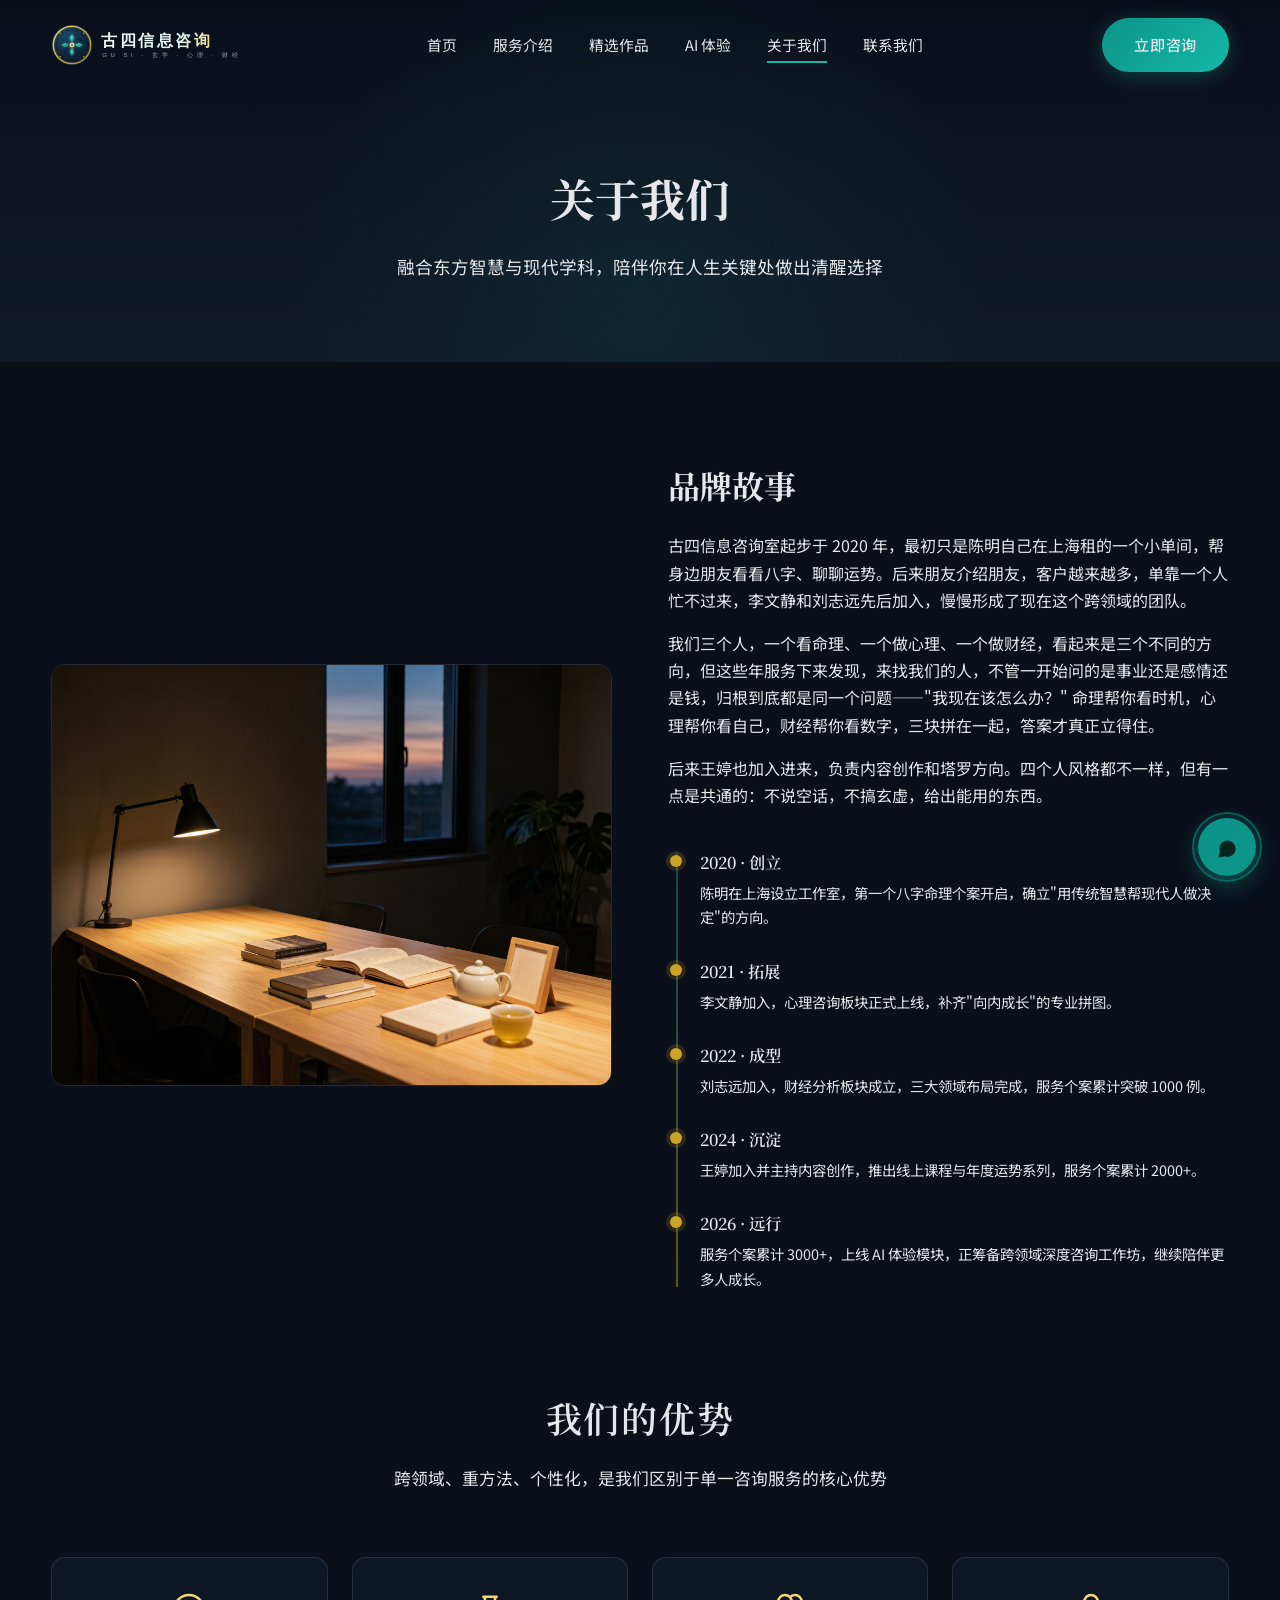
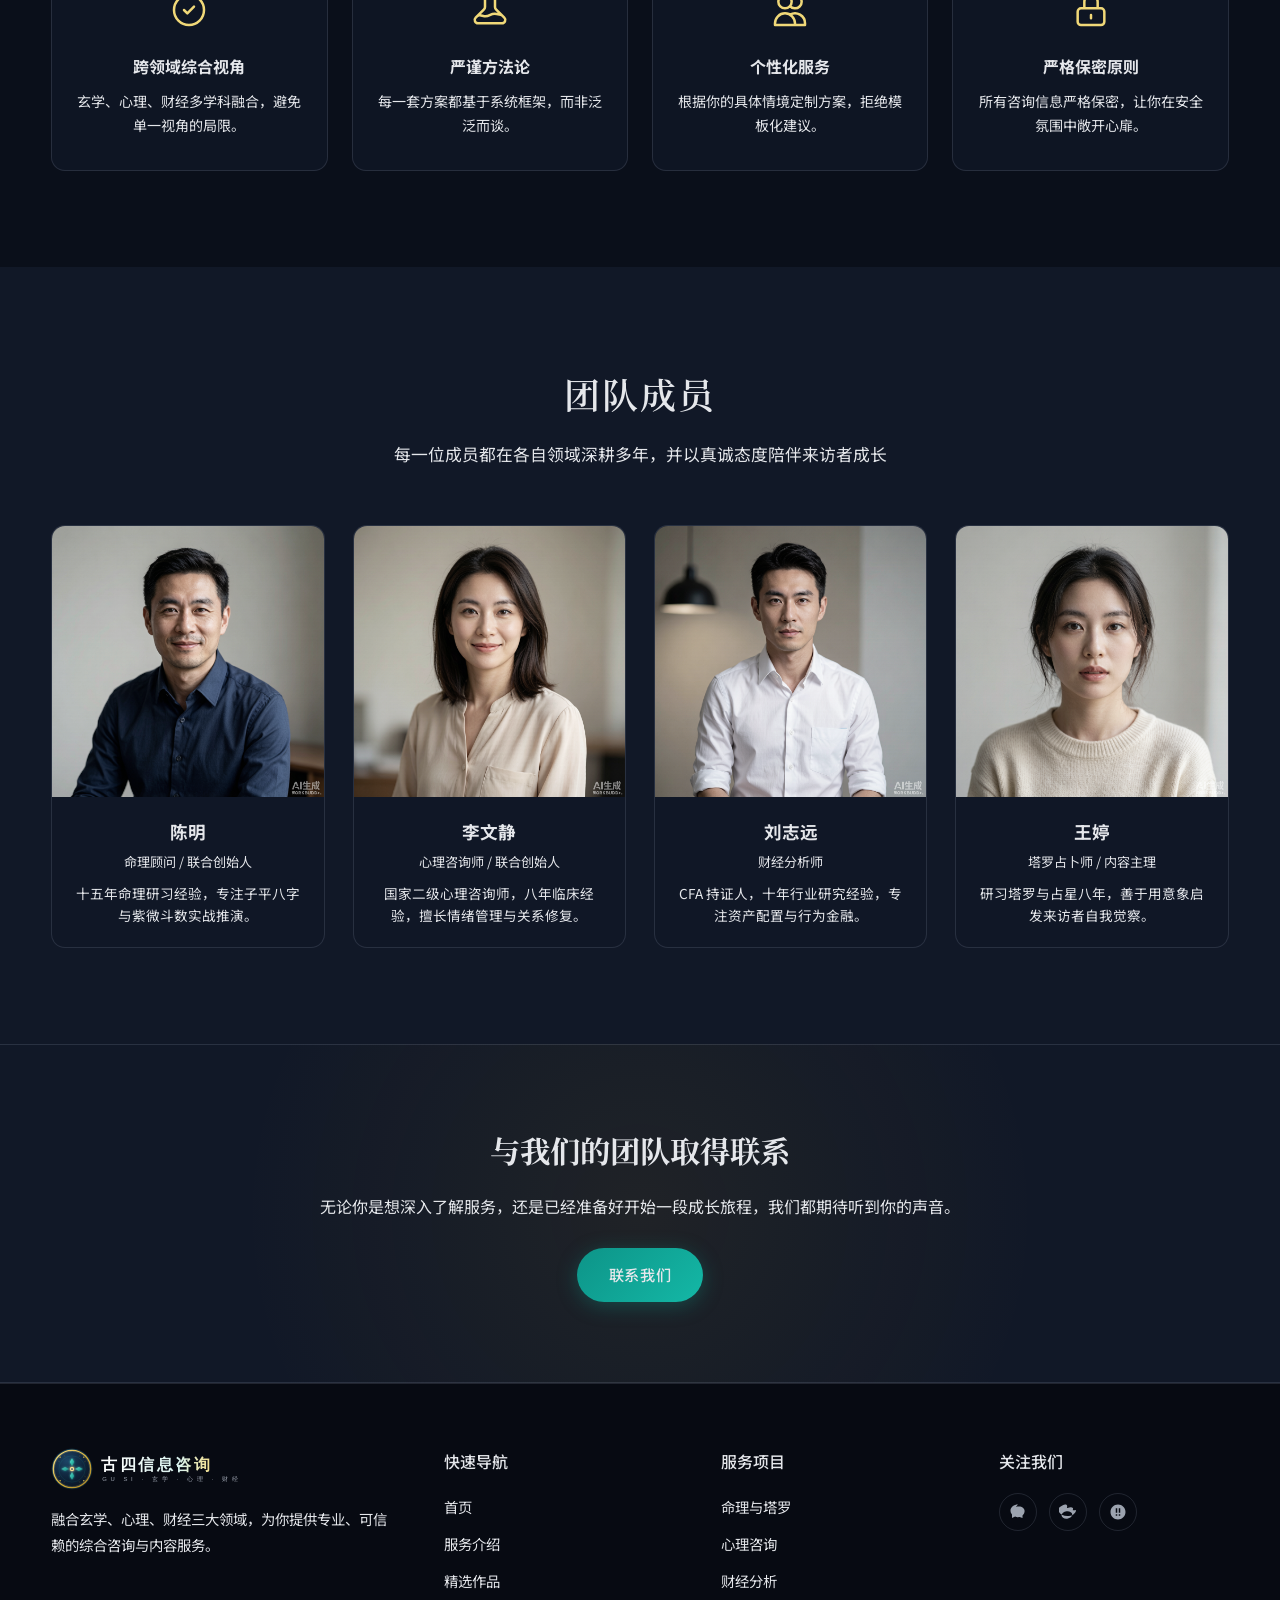
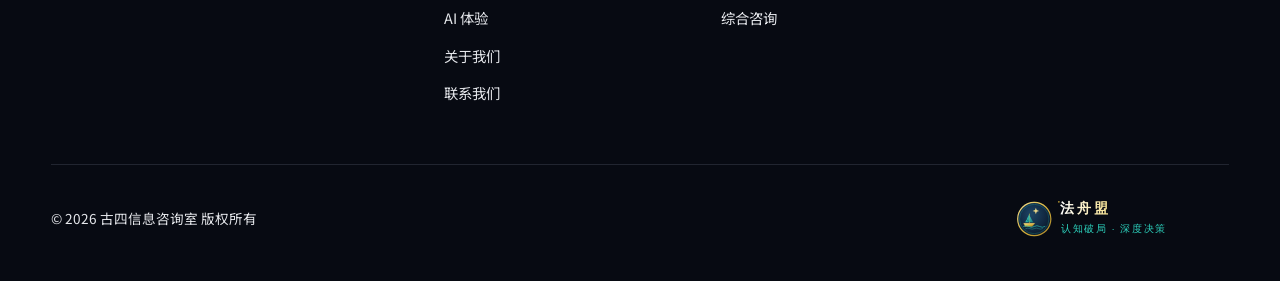
==== about.html @ c59926c9 "feat: 古四文化咨询工作室官网 (静态站点 + Docker 部署) 9 页品牌站(玄学/心理/财经) + Dockerfile(nginx:alpine) + .dockerignore + d" ====
<!DOCTYPE html>
<html lang="zh-CN">
<head>
  <meta charset="UTF-8">
  <meta name="viewport" content="width=device-width, initial-scale=1.0">
  <title>关于我们 | 古四信息咨询工作室</title>
  <meta name="description" content="了解古四信息咨询工作室的品牌故事、核心理念与团队成员，探索我们在玄学、心理、财经领域的独特价值。">
  <link rel="icon" type="image/svg+xml" href="assets/logo-mark.svg">
  <link rel="preconnect" href="https://fonts.googleapis.com">
  <link rel="preconnect" href="https://fonts.gstatic.com" crossorigin>
  <link href="https://fonts.googleapis.com/css2?family=Noto+Sans+SC:wght@300;400;500;600;700&family=Noto+Serif+SC:wght@400;600;700&display=swap" rel="stylesheet">
  <link rel="stylesheet" href="css/style.css?v=2">
</head>
<body>
  <header class="header">
    <div class="container header-inner">
      <a href="index.html" class="logo">
        <img src="assets/logo.svg" alt="古四信息咨询工作室">
      </a>
      <nav class="nav">
        <a href="index.html" class="nav-link">首页</a>
        <a href="services.html" class="nav-link">服务介绍</a>
        <a href="works.html" class="nav-link">精选作品</a>
        <a href="ai.html" class="nav-link">AI 体验</a>
        <a href="about.html" class="nav-link active">关于我们</a>
        <a href="contact.html" class="nav-link">联系我们</a>
      </nav>
      <div class="header-cta">
        <a href="contact.html" class="btn btn-primary">立即咨询</a>
        <button class="menu-toggle" aria-label="菜单">
          <span></span>
          <span></span>
          <span></span>
        </button>
      </div>
    </div>
  </header>

  <main>
    <section class="page-header">
      <div class="container">
        <h1 class="reveal">关于我们</h1>
        <p class="reveal">融合东方智慧与现代学科，陪伴你在人生关键处做出清醒选择</p>
      </div>
    </section>

    <section class="section">
      <div class="container">
        <div class="story-section">
          <div class="story-visual reveal">
            <img src="assets/about-story.jpg" alt="品牌故事">
          </div>
          <div class="story-content reveal">
            <h2>品牌故事</h2>
            <p>古四信息咨询室起步于 2020 年，最初只是陈明自己在上海租的一个小单间，帮身边朋友看看八字、聊聊运势。后来朋友介绍朋友，客户越来越多，单靠一个人忙不过来，李文静和刘志远先后加入，慢慢形成了现在这个跨领域的团队。</p>
            <p>我们三个人，一个看命理、一个做心理、一个做财经，看起来是三个不同的方向，但这些年服务下来发现，来找我们的人，不管一开始问的是事业还是感情还是钱，归根到底都是同一个问题——"我现在该怎么办？" 命理帮你看时机，心理帮你看自己，财经帮你看数字，三块拼在一起，答案才真正立得住。</p>
            <p>后来王婷也加入进来，负责内容创作和塔罗方向。四个人风格都不一样，但有一点是共通的：不说空话，不搞玄虚，给出能用的东西。</p>
            <div class="timeline">
              <div class="timeline-item">
                <div class="timeline-year">2020 · 创立</div>
                <p>陈明在上海设立工作室，第一个八字命理个案开启，确立"用传统智慧帮现代人做决定"的方向。</p>
              </div>
              <div class="timeline-item">
                <div class="timeline-year">2021 · 拓展</div>
                <p>李文静加入，心理咨询板块正式上线，补齐"向内成长"的专业拼图。</p>
              </div>
              <div class="timeline-item">
                <div class="timeline-year">2022 · 成型</div>
                <p>刘志远加入，财经分析板块成立，三大领域布局完成，服务个案累计突破 1000 例。</p>
              </div>
              <div class="timeline-item">
                <div class="timeline-year">2024 · 沉淀</div>
                <p>王婷加入并主持内容创作，推出线上课程与年度运势系列，服务个案累计 2000+。</p>
              </div>
              <div class="timeline-item">
                <div class="timeline-year">2026 · 远行</div>
                <p>服务个案累计 3000+，上线 AI 体验模块，正筹备跨领域深度咨询工作坊，继续陪伴更多人成长。</p>
              </div>
            </div>
          </div>
        </div>

        <h2 class="section-title reveal" style="margin-top: 48px;">我们的优势</h2>
        <p class="section-subtitle reveal">跨领域、重方法、个性化，是我们区别于单一咨询服务的核心优势</p>
        <div class="advantages-grid">
          <div class="advantage-card reveal">
            <svg xmlns="http://www.w3.org/2000/svg" fill="none" viewBox="0 0 24 24" stroke="currentColor" stroke-width="1.5">
              <path stroke-linecap="round" stroke-linejoin="round" d="M9 12l2 2 4-4m6 2a9 9 0 11-18 0 9 9 0 0118 0z" />
            </svg>
            <h4>跨领域综合视角</h4>
            <p>玄学、心理、财经多学科融合，避免单一视角的局限。</p>
          </div>
          <div class="advantage-card reveal">
            <svg xmlns="http://www.w3.org/2000/svg" fill="none" viewBox="0 0 24 24" stroke="currentColor" stroke-width="1.5">
              <path stroke-linecap="round" stroke-linejoin="round" d="M19.428 15.428a2 2 0 00-1.022-.547l-2.384-.477a6 6 0 00-3.86.517l-.318.158a6 6 0 01-3.86.517L6.05 15.21a2 2 0 00-1.806.547M8 4h8l-1 1v5.172a2 2 0 00.586 1.414l5 5c1.26 1.26.367 3.414-1.415 3.414H4.828c-1.782 0-2.674-2.154-1.414-3.414l5-5A2 2 0 009 10.172V5L8 4z" />
            </svg>
            <h4>严谨方法论</h4>
            <p>每一套方案都基于系统框架，而非泛泛而谈。</p>
          </div>
          <div class="advantage-card reveal">
            <svg xmlns="http://www.w3.org/2000/svg" fill="none" viewBox="0 0 24 24" stroke="currentColor" stroke-width="1.5">
              <path stroke-linecap="round" stroke-linejoin="round" d="M12 4.354a4 4 0 110 5.292M15 21H3v-1a6 6 0 0112 0v1zm0 0h6v-1a6 6 0 00-9-5.197M13 7a4 4 0 11-8 0 4 4 0 018 0z" />
            </svg>
            <h4>个性化服务</h4>
            <p>根据你的具体情境定制方案，拒绝模板化建议。</p>
          </div>
          <div class="advantage-card reveal">
            <svg xmlns="http://www.w3.org/2000/svg" fill="none" viewBox="0 0 24 24" stroke="currentColor" stroke-width="1.5">
              <path stroke-linecap="round" stroke-linejoin="round" d="M12 15v2m-6 4h12a2 2 0 002-2v-6a2 2 0 00-2-2H6a2 2 0 00-2 2v6a2 2 0 002 2zm10-10V7a4 4 0 00-8 0v4h8z" />
            </svg>
            <h4>严格保密原则</h4>
            <p>所有咨询信息严格保密，让你在安全氛围中敞开心扉。</p>
          </div>
        </div>
      </div>
    </section>

    <section class="section" style="background: var(--color-bg-soft);">
      <div class="container">
        <h2 class="section-title reveal">团队成员</h2>
        <p class="section-subtitle reveal">每一位成员都在各自领域深耕多年，并以真诚态度陪伴来访者成长</p>
        <div class="team-grid">
          <div class="team-card reveal">
            <img src="assets/team/team-gu-beichen.jpg" alt="陈明" class="team-avatar">
            <div class="team-info">
              <h4>陈明</h4>
              <div class="role">命理顾问 / 联合创始人</div>
              <p class="brief">十五年命理研习经验，专注子平八字与紫微斗数实战推演。</p>
            </div>
            <div class="team-bio">
              <p>陈明老师大学期间因兴趣接触传统命理，后跟随泉州一位民间师傅系统学习子平八字，至今已十五年。前后服务过两千多位来访者，从企业主到普通上班族都有。他常说，命理不是算命，而是帮人看清自己手里有什么牌、什么时候该出。做事风格踏实，不喜欢说玄话，习惯用大白话把命理逻辑讲清楚。</p>
            </div>
          </div>
          <div class="team-card reveal">
            <img src="assets/team/team-lin-jingyi.jpg" alt="李文静" class="team-avatar">
            <div class="team-info">
              <h4>李文静</h4>
              <div class="role">心理咨询师 / 联合创始人</div>
              <p class="brief">国家二级心理咨询师，八年临床经验，擅长情绪管理与关系修复。</p>
            </div>
            <div class="team-bio">
              <p>李文静老师本科读的是社会工作，研究生转到应用心理学方向，毕业后一直在上海本地一家心理咨询机构做全职咨询师，后来独立执业。八年下来累计咨询时长超过四千小时，服务过的人里互联网和金融行业的最多。她习惯用认知行为疗法打底，配合正念技术，帮来访者从具体的生活困境里找到出口，而不是飘在空中谈理论。</p>
            </div>
          </div>
          <div class="team-card reveal">
            <img src="assets/team/team-shen-jiashu.jpg" alt="刘志远" class="team-avatar">
            <div class="team-info">
              <h4>刘志远</h4>
              <div class="role">财经分析师</div>
              <p class="brief">CFA 持证人，十年行业研究经验，专注资产配置与行为金融。</p>
            </div>
            <div class="team-bio">
              <p>刘志远老师研究生毕业后进了券商研究所，从研究员做到高级分析师，一干就是近十年，覆盖过消费、新能源和制造业。CFA 持证，但比证书更值钱的是这些年踩过的坑和看过的周期。他做投资分析不喜欢讲大词，更看重数据背后的逻辑和人性。后来接触到行为金融，发现大多数人亏钱不是因为不懂市场，而是管不住自己，这成了他后来做投资辅导的核心思路。</p>
            </div>
          </div>
          <div class="team-card reveal">
            <img src="assets/team/team-su-wanqing.jpg" alt="王婷" class="team-avatar">
            <div class="team-info">
              <h4>王婷</h4>
              <div class="role">塔罗占卜师 / 内容主理</div>
              <p class="brief">研习塔罗与占星八年，善于用意象启发来访者自我觉察。</p>
            </div>
            <div class="team-bio">
              <p>王婷老师接触塔罗是从大学时朋友送的一副韦特塔罗开始的，后来陆续自学了占星和雷诺曼，也参加过几次线下工作坊。八年下来，她发现塔罗最有价值的地方不是预测未来，而是帮人换个角度看自己当下的处境。她的服务风格比较轻松，不喜欢搞得神神秘秘，每次解读更像是一次朋友式的聊天，在对话中帮来访者把心里那团乱麻慢慢理顺。</p>
            </div>
          </div>
        </div>
      </div>
    </section>

    <section class="section-cta">
      <div class="container reveal">
        <h2>与我们的团队取得联系</h2>
        <p>无论你是想深入了解服务，还是已经准备好开始一段成长旅程，我们都期待听到你的声音。</p>
        <a href="contact.html" class="btn btn-primary">联系我们</a>
      </div>
    </section>
  </main>

  <footer class="footer">
    <div class="container">
      <div class="footer-grid">
        <div class="footer-brand">
          <a href="index.html" class="logo">
            <img src="assets/logo.svg" alt="古四信息咨询工作室">
          </a>
          <p>融合玄学、心理、财经三大领域，为你提供专业、可信赖的综合咨询与内容服务。</p>
        </div>
        <div>
          <h4 class="footer-title">快速导航</h4>
          <ul class="footer-links">
            <li><a href="index.html">首页</a></li>
            <li><a href="services.html">服务介绍</a></li>
            <li><a href="works.html">精选作品</a></li>
            <li><a href="ai.html">AI 体验</a></li>
            <li><a href="about.html">关于我们</a></li>
            <li><a href="contact.html">联系我们</a></li>
          </ul>
        </div>
        <div>
          <h4 class="footer-title">服务项目</h4>
          <ul class="footer-links">
            <li><a href="services.html#metaphysics">命理与塔罗</a></li>
            <li><a href="services.html#psychology">心理咨询</a></li>
            <li><a href="services.html#finance">财经分析</a></li>
            <li><a href="contact.html">综合咨询</a></li>
          </ul>
        </div>
        <div>
          <h4 class="footer-title">关注我们</h4>
          <div class="social-links">
            <a href="#" aria-label="微信"><svg width="18" height="18" viewBox="0 0 24 24" fill="currentColor"><path d="M8.5 13a1.5 1.5 0 100-3 1.5 1.5 0 000 3zm5 0a1.5 1.5 0 100-3 1.5 1.5 0 000 3z"/><path d="M12 2C6.48 2 2 5.58 2 10c0 2.03.76 3.87 2 5.29V20l4.09-1.87c1.25.53 2.64.82 4.12.82.65 0 1.28-.06 1.89-.17L18 20v-3.5c1.69-1.43 2.8-3.52 2.8-5.88 0-3.31-3.36-6-7.5-6S5.8 5.31 5.8 8.5"/></svg></a>
            <a href="#" aria-label="微博"><svg width="18" height="18" viewBox="0 0 24 24" fill="currentColor"><path d="M10.98 20.89c-3.93.44-7.31-1.4-7.55-4.1-.24-2.7 2.73-5.34 6.66-5.78 3.93-.44 7.31 1.4 7.55 4.1.24 2.7-2.73 5.34-6.66 5.78zm7.84-11.36c-.32-.1-.54-.17-.37-.61.36-.92.4-1.72.01-2.29-1.03-1.48-3.85-1.4-7.1-.04 0 0-1.02.45-.76-.36.5-1.6.42-2.94-.35-3.72-1.74-1.77-6.39.07-10.38 4.1C-1.8 9.47-.12 13.54 3.9 15.68c4.62 2.42 10.52 2.42 14.84-.18 1.84-1.12 3.3-2.87 3.86-4.76.32-1.06-.28-1.57-.78-1.21z"/></svg></a>
            <a href="#" aria-label="小红书"><svg width="18" height="18" viewBox="0 0 24 24" fill="currentColor"><path d="M12 2C6.48 2 2 6.48 2 12s4.48 10 10 10 10-4.48 10-10S17.52 2 12 2zm-1 15h-2v-2h2v2zm0-4h-2V7h2v6zm4 4h-2v-2h2v2zm0-4h-2V7h2v6z"/></svg></a>
          </div>
        </div>
      </div>
      <div class="footer-bottom">
        <span>© 2026 古四信息咨询室 版权所有</span>
        <span class="footer-brand-badge" title="法舟盟 · 认知破局、深度决策">
          <img src="assets/fazhoumeng.svg" alt="法舟盟 · 认知破局、深度决策">
        </span>
      </div>
    </div>
  </footer>

  <script src="js/main.js"></script>
</body>
</html>
---- css/style.css ----
/* 古四信息咨询工作室官网 - 共享样式 */

:root {
  --color-bg: #0a0f1a;
  --color-bg-soft: #111827;
  --color-bg-card: rgba(17, 24, 39, 0.72);
  --color-primary: #0d9488;
  --color-primary-light: #14b8a6;
  --color-accent: #c9a227;
  --color-accent-light: #f0d878;
  --color-text: #e5e7eb;
  --color-text-muted: #9ca3af;
  --color-border: rgba(148, 163, 184, 0.18);
  --color-glow: rgba(13, 148, 136, 0.35);
  --font-sans: "Noto Sans SC", "PingFang SC", "Microsoft YaHei", sans-serif;
  --font-serif: "Noto Serif SC", "Songti SC", serif;
  --radius: 14px;
  --transition: 0.28s cubic-bezier(0.4, 0, 0.2, 1);
  --max-width: 1280px;
}

* {
  margin: 0;
  padding: 0;
  box-sizing: border-box;
}

html {
  scroll-behavior: smooth;
  color-scheme: dark;
}

body {
  font-family: var(--font-sans);
  background: var(--color-bg);
  color: var(--color-text);
  line-height: 1.7;
  overflow-x: hidden;
  color-scheme: dark;
  -webkit-text-fill-color: var(--color-text);
}

a {
  color: inherit;
  text-decoration: none;
}

img {
  max-width: 100%;
  display: block;
}

.container {
  width: 92%;
  max-width: var(--max-width);
  margin: 0 auto;
}

.section {
  padding: 96px 0;
}

.section-title {
  font-family: var(--font-serif);
  font-size: 2.25rem;
  font-weight: 600;
  text-align: center;
  margin-bottom: 16px;
  letter-spacing: 0.05em;
}

.section-subtitle {
  text-align: center;
  color: var(--color-text-muted);
  font-size: 1.05rem;
  max-width: 640px;
  margin: 0 auto 56px;
}

.btn {
  display: inline-flex;
  align-items: center;
  justify-content: center;
  gap: 8px;
  padding: 14px 32px;
  border-radius: 999px;
  font-size: 0.95rem;
  font-weight: 500;
  letter-spacing: 0.04em;
  transition: all var(--transition);
  cursor: pointer;
  border: none;
}

.btn-primary {
  background: linear-gradient(135deg, var(--color-primary), var(--color-primary-light));
  color: #fff;
  box-shadow: 0 4px 20px var(--color-glow);
}

.btn-primary:hover {
  transform: translateY(-2px);
  box-shadow: 0 8px 32px var(--color-glow), 0 0 18px rgba(201, 162, 39, 0.25);
}

.btn-outline {
  background: transparent;
  color: var(--color-text);
  border: 1px solid var(--color-border);
}

.btn-outline:hover {
  border-color: var(--color-primary);
  color: var(--color-primary-light);
  background: rgba(13, 148, 136, 0.08);
}

.tag {
  display: inline-block;
  padding: 4px 12px;
  border-radius: 999px;
  font-size: 0.75rem;
  font-weight: 500;
  background: rgba(201, 162, 39, 0.12);
  color: var(--color-accent-light);
  border: 1px solid rgba(201, 162, 39, 0.25);
}

/* Header */
.header {
  position: fixed;
  top: 0;
  left: 0;
  width: 100%;
  z-index: 1000;
  padding: 18px 0;
  transition: all var(--transition);
}

.header.scrolled {
  padding: 12px 0;
  background: rgba(10, 15, 26, 0.82);
  backdrop-filter: blur(16px);
  -webkit-backdrop-filter: blur(16px);
  border-bottom: 1px solid var(--color-border);
}

.header-inner {
  display: flex;
  align-items: center;
  justify-content: space-between;
}

.logo {
  display: flex;
  align-items: center;
  gap: 12px;
}

.logo img {
  height: 42px;
  width: auto;
  object-fit: contain;
  transition: all var(--transition);
  flex-shrink: 0;
}

.logo:hover img {
  filter: drop-shadow(0 0 10px rgba(13, 148, 136, 0.5));
  transform: scale(1.04);
}

.logo-text {
  font-family: var(--font-serif);
  font-size: 1.15rem;
  font-weight: 600;
  letter-spacing: 0.06em;
  color: #fff;
  transition: color var(--transition);
}

.logo:hover .logo-text {
  color: var(--color-accent-light);
}

.nav {
  display: flex;
  align-items: center;
  gap: 36px;
}

.nav-link {
  position: relative;
  font-size: 0.92rem;
  color: var(--color-text-muted);
  transition: color var(--transition);
}

.nav-link::after {
  content: "";
  position: absolute;
  bottom: -6px;
  left: 0;
  width: 0;
  height: 2px;
  background: var(--color-primary-light);
  transition: width var(--transition);
}

.nav-link:hover,
.nav-link.active {
  color: var(--color-text);
}

.nav-link:hover::after,
.nav-link.active::after {
  width: 100%;
}

.header-cta {
  display: flex;
  align-items: center;
  gap: 16px;
}

.menu-toggle {
  display: none;
  flex-direction: column;
  gap: 5px;
  background: none;
  border: none;
  cursor: pointer;
  padding: 6px;
}

.menu-toggle span {
  display: block;
  width: 24px;
  height: 2px;
  background: var(--color-text);
  transition: all var(--transition);
}

/* Hero */
.hero {
  position: relative;
  min-height: 100vh;
  display: flex;
  align-items: center;
  justify-content: center;
  text-align: center;
  overflow: hidden;
}

.hero-bg {
  position: absolute;
  inset: 0;
  background:
    radial-gradient(circle at 20% 30%, rgba(13, 148, 136, 0.18) 0%, transparent 45%),
    radial-gradient(circle at 80% 70%, rgba(201, 162, 39, 0.12) 0%, transparent 40%),
    linear-gradient(160deg, #0a0f1a 0%, #111827 55%, #0d1b2a 100%);
  z-index: -2;
}

.hero-stars {
  position: absolute;
  inset: 0;
  background-image:
    radial-gradient(2px 2px at 20px 30px, rgba(255,255,255,0.4), transparent),
    radial-gradient(2px 2px at 40px 70px, rgba(255,255,255,0.3), transparent),
    radial-gradient(1px 1px at 90px 40px, rgba(255,255,255,0.5), transparent),
    radial-gradient(2px 2px at 160px 120px, rgba(255,255,255,0.25), transparent),
    radial-gradient(1px 1px at 230px 80px, rgba(255,255,255,0.35), transparent),
    radial-gradient(2px 2px at 300px 150px, rgba(255,255,255,0.2), transparent);
  background-size: 350px 200px;
  opacity: 0.6;
  animation: twinkle 8s ease-in-out infinite alternate;
  z-index: -1;
}

@keyframes twinkle {
  from { opacity: 0.4; transform: translateY(0); }
  to { opacity: 0.75; transform: translateY(-12px); }
}

.hero-content {
  position: relative;
  z-index: 1;
  padding: 0 20px;
  max-width: 880px;
}

.hero-title {
  font-family: var(--font-serif);
  font-size: 3.6rem;
  font-weight: 700;
  line-height: 1.2;
  margin-bottom: 24px;
  background: linear-gradient(135deg, #fff 0%, var(--color-primary-light) 50%, var(--color-accent-light) 100%);
  -webkit-background-clip: text;
  -webkit-text-fill-color: transparent;
  background-clip: text;
  opacity: 0;
  transform: translateY(30px);
  animation: fadeInUp 1s ease forwards 0.3s;
}

.hero-subtitle {
  font-size: 1.25rem;
  color: var(--color-text-muted);
  margin-bottom: 40px;
  letter-spacing: 0.08em;
  opacity: 0;
  transform: translateY(24px);
  animation: fadeInUp 1s ease forwards 0.6s;
}

.hero-actions {
  display: flex;
  gap: 16px;
  justify-content: center;
  opacity: 0;
  transform: translateY(20px);
  animation: fadeInUp 1s ease forwards 0.9s;
}

@keyframes fadeInUp {
  to {
    opacity: 1;
    transform: translateY(0);
  }
}

.scroll-hint {
  position: absolute;
  bottom: 32px;
  left: 50%;
  transform: translateX(-50%);
  display: flex;
  flex-direction: column;
  align-items: center;
  gap: 8px;
  color: var(--color-text-muted);
  font-size: 0.8rem;
  opacity: 0;
  animation: fadeInUp 1s ease forwards 1.3s;
}

/* Hero 数据亮点 */
.hero-stats {
  display: flex;
  gap: 56px;
  justify-content: center;
  margin-top: 48px;
  opacity: 0;
  animation: fadeInUp 1s ease forwards 1.15s;
}

.hero-stat {
  text-align: center;
  position: relative;
}

.hero-stat:not(:last-child)::after {
  content: "";
  position: absolute;
  right: -28px;
  top: 50%;
  transform: translateY(-50%);
  width: 1px;
  height: 34px;
  background: var(--color-border);
}

.hero-stat strong {
  display: block;
  font-family: var(--font-serif);
  font-size: 2.1rem;
  font-weight: 700;
  line-height: 1.2;
  background: linear-gradient(135deg, var(--color-accent-light) 0%, var(--color-primary-light) 100%);
  -webkit-background-clip: text;
  -webkit-text-fill-color: transparent;
  background-clip: text;
}

.hero-stat span {
  font-size: 0.82rem;
  color: var(--color-text-muted);
  letter-spacing: 0.08em;
}

.scroll-hint svg {
  width: 24px;
  height: 24px;
  animation: bounce 2s infinite;
}

@keyframes bounce {
  0%, 100% { transform: translateY(0); }
  50% { transform: translateY(8px); }
}

/* Service Cards */
.services-grid {
  display: grid;
  grid-template-columns: repeat(3, 1fr);
  gap: 28px;
}

.service-card {
  background: var(--color-bg-card);
  border: 1px solid var(--color-border);
  border-radius: var(--radius);
  padding: 40px 32px;
  transition: all var(--transition);
  backdrop-filter: blur(8px);
  cursor: pointer;
}

.service-card:hover {
  transform: translateY(-8px);
  box-shadow: 0 20px 48px rgba(0, 0, 0, 0.35), 0 0 0 1px rgba(13, 148, 136, 0.3);
  border-color: rgba(13, 148, 136, 0.35);
}

.service-icon {
  width: 64px;
  height: 64px;
  display: flex;
  align-items: center;
  justify-content: center;
  border-radius: 16px;
  background: rgba(13, 148, 136, 0.1);
  color: var(--color-primary-light);
  margin-bottom: 24px;
}

.service-icon svg {
  width: 32px;
  height: 32px;
}

.service-card h3 {
  font-family: var(--font-serif);
  font-size: 1.35rem;
  margin-bottom: 12px;
  color: #fff;
}

.service-card p {
  color: var(--color-text-muted);
  font-size: 0.95rem;
  margin-bottom: 20px;
}

.service-link {
  display: inline-flex;
  align-items: center;
  gap: 6px;
  color: var(--color-primary-light);
  font-size: 0.9rem;
  font-weight: 500;
  transition: gap var(--transition);
}

.service-card:hover .service-link {
  gap: 10px;
  color: var(--color-accent-light);
}

.service-tags {
  display: flex;
  flex-wrap: wrap;
  gap: 8px;
  margin-bottom: 18px;
}

.service-tags span {
  font-size: 0.76rem;
  padding: 4px 12px;
  border-radius: 999px;
  background: rgba(255, 255, 255, 0.04);
  border: 1px solid var(--color-border);
  color: var(--color-text-muted);
  white-space: nowrap;
}

/* Works Gallery */
.works-filter {
  display: flex;
  justify-content: center;
  gap: 12px;
  margin-bottom: 44px;
  flex-wrap: wrap;
}

.filter-btn {
  padding: 8px 22px;
  border-radius: 999px;
  background: transparent;
  border: 1px solid var(--color-border);
  color: var(--color-text-muted);
  font-size: 0.9rem;
  cursor: pointer;
  transition: all var(--transition);
}

.filter-btn:hover,
.filter-btn.active {
  background: rgba(13, 148, 136, 0.12);
  border-color: var(--color-primary);
  color: var(--color-text);
}

.works-grid {
  display: grid;
  grid-template-columns: repeat(3, 1fr);
  gap: 24px;
}

.work-card {
  position: relative;
  border-radius: var(--radius);
  overflow: hidden;
  background: var(--color-bg-card);
  border: 1px solid var(--color-border);
  transition: transform var(--transition);
  cursor: pointer;
}

.work-card:hover {
  transform: scale(1.03);
}

.work-thumb {
  width: 100%;
  height: 260px;
  object-fit: cover;
  transition: transform var(--transition);
}

.work-card:hover .work-thumb {
  transform: scale(1.08);
}

.work-overlay {
  position: absolute;
  inset: 0;
  background: linear-gradient(to top, rgba(10, 15, 26, 0.98) 0%, rgba(10, 15, 26, 0.88) 28%, rgba(10, 15, 26, 0.55) 60%, transparent 100%);
  display: flex;
  flex-direction: column;
  justify-content: flex-end;
  padding: 24px;
  opacity: 1;
  transition: background var(--transition), opacity var(--transition);
}

.work-card:hover .work-overlay {
  background: linear-gradient(to top, rgba(10, 15, 26, 0.99) 0%, rgba(10, 15, 26, 0.94) 45%, rgba(10, 15, 26, 0.72) 100%);
}

.work-meta {
  transform: translateY(0);
  transition: transform var(--transition);
}

.work-card:hover .work-meta {
  transform: translateY(-4px);
}

.work-title {
  font-family: var(--font-serif);
  font-size: 1.15rem;
  margin-bottom: 4px;
  color: #fff;
  text-shadow: 0 1px 3px rgba(0, 0, 0, 0.5);
}

.work-overlay .tag {
  background: rgba(201, 162, 39, 0.22);
  border-color: rgba(201, 162, 39, 0.45);
  margin-bottom: 8px;
}

.work-desc {
  font-size: 0.84rem;
  color: rgba(226, 232, 240, 0.86);
  margin-bottom: 0;
  line-height: 1.55;
  display: -webkit-box;
  -webkit-line-clamp: 2;
  -webkit-box-orient: vertical;
  overflow: hidden;
  transition: margin-bottom var(--transition);
}

.work-card:hover .work-desc {
  margin-bottom: 10px;
}

.work-detail {
  font-size: 0.78rem;
  color: var(--color-text-muted);
  line-height: 1.55;
  margin-bottom: 0;
  opacity: 0;
  max-height: 0;
  overflow: hidden;
  transition: opacity var(--transition), max-height var(--transition), margin-bottom var(--transition);
}

.work-card:hover .work-detail {
  opacity: 1;
  max-height: 58px;
  margin-bottom: 6px;
}

.work-detail strong {
  color: var(--color-accent-light);
  font-weight: 500;
  margin-right: 4px;
}

.work-card .service-link {
  display: inline-flex;
  align-items: center;
  gap: 6px;
  margin-top: 2px;
  font-size: 0.84rem;
  color: var(--color-accent-light);
  opacity: 0;
  transform: translateY(10px);
  transition: opacity var(--transition), transform var(--transition);
}

.work-card:hover .service-link {
  opacity: 1;
  transform: translateY(0);
}

.load-more {
  text-align: center;
  margin-top: 48px;
}

/* Team */
.team-grid {
  display: grid;
  grid-template-columns: repeat(4, 1fr);
  gap: 28px;
}

.team-card {
  position: relative;
  border-radius: var(--radius);
  overflow: hidden;
  background: var(--color-bg-card);
  border: 1px solid var(--color-border);
}

.team-avatar {
  width: 100%;
  aspect-ratio: 1 / 1;
  object-fit: cover;
  filter: grayscale(30%);
  transition: filter var(--transition);
}

.team-card:hover .team-avatar {
  filter: grayscale(0);
}

.team-info {
  padding: 20px;
  text-align: center;
}

.team-info h4 {
  font-size: 1.1rem;
  margin-bottom: 4px;
  color: #fff;
}

.team-info .role {
  font-size: 0.82rem;
  color: var(--color-accent-light);
  margin-bottom: 10px;
}

.team-info .brief {
  font-size: 0.85rem;
  color: var(--color-text-muted);
  line-height: 1.6;
}

.team-bio {
  position: absolute;
  inset: 0;
  background: rgba(10, 15, 26, 0.94);
  padding: 24px;
  display: flex;
  flex-direction: column;
  justify-content: center;
  text-align: center;
  opacity: 0;
  transition: opacity var(--transition);
}

.team-card:hover .team-bio {
  opacity: 1;
}

.team-bio p {
  font-size: 0.88rem;
  color: var(--color-text-muted);
  line-height: 1.8;
}

/* Contact Form */
.contact-section {
  background: linear-gradient(180deg, var(--color-bg) 0%, rgba(13, 148, 136, 0.05) 100%);
}

.contact-grid {
  display: grid;
  grid-template-columns: 1.2fr 0.8fr;
  gap: 56px;
  align-items: start;
}

.form-card {
  background: var(--color-bg-card);
  border: 1px solid var(--color-border);
  border-radius: var(--radius);
  padding: 40px;
  backdrop-filter: blur(8px);
}

.form-group {
  margin-bottom: 22px;
}

.form-group label {
  display: block;
  font-size: 0.88rem;
  margin-bottom: 8px;
  color: var(--color-text-muted);
}

.form-control {
  width: 100%;
  padding: 14px 18px;
  background: rgba(255, 255, 255, 0.04);
  border: 1px solid var(--color-border);
  border-radius: 10px;
  color: var(--color-text);
  font-size: 0.95rem;
  transition: all var(--transition);
  font-family: inherit;
}

.form-control:focus {
  outline: none;
  border-color: var(--color-primary);
  box-shadow: 0 0 0 3px rgba(13, 148, 136, 0.12);
}

.form-control::placeholder {
  color: rgba(176, 190, 209, 0.7);
  opacity: 1;
}

.form-control.error {
  border-color: #ef4444;
}

.error-msg {
  font-size: 0.8rem;
  color: #ef4444;
  margin-top: 6px;
  display: none;
}

.error-msg.show {
  display: block;
}

select.form-control {
  appearance: none;
  -webkit-appearance: none;
  -moz-appearance: none;
  background-image: url("data:image/svg+xml,%3Csvg xmlns='http://www.w3.org/2000/svg' width='16' height='16' fill='%23b2c4d6' viewBox='0 0 16 16'%3E%3Cpath d='M8 11L3 6h10l-5 5z'/%3E%3C/svg%3E");
  background-repeat: no-repeat;
  background-position: right 16px center;
  padding-right: 44px;
  cursor: pointer;
  color: #e5e7eb;
}

select.form-control:invalid,
select.form-control option[value=""] {
  color: rgba(176, 190, 209, 0.7);
}

select.form-control option {
  background-color: #0f1826;
  color: #e5e7eb;
}

select.form-control option:checked {
  background-color: rgba(13, 148, 136, 0.4);
  color: #fff;
}

textarea.form-control {
  min-height: 120px;
  resize: vertical;
}

.contact-info h3 {
  font-family: var(--font-serif);
  font-size: 1.6rem;
  margin-bottom: 20px;
  color: #fff;
}

.contact-info p {
  color: var(--color-text-muted);
  margin-bottom: 28px;
}

.info-item {
  display: flex;
  gap: 16px;
  margin-bottom: 20px;
}

.info-item svg {
  width: 22px;
  height: 22px;
  color: var(--color-primary-light);
  flex-shrink: 0;
}

.info-item div strong {
  display: block;
  color: #fff;
  font-weight: 500;
  margin-bottom: 4px;
}

.info-item div span {
  color: var(--color-text-muted);
  font-size: 0.92rem;
}

.success-toast {
  position: fixed;
  bottom: 32px;
  right: 32px;
  background: var(--color-bg-card);
  border: 1px solid var(--color-primary);
  border-radius: var(--radius);
  padding: 18px 24px;
  box-shadow: 0 12px 40px rgba(0, 0, 0, 0.4);
  display: flex;
  align-items: center;
  gap: 12px;
  transform: translateY(120%);
  transition: transform var(--transition);
  z-index: 2000;
}

.success-toast.show {
  transform: translateY(0);
}

.success-toast svg {
  width: 24px;
  height: 24px;
  color: var(--color-primary-light);
}

/* Footer */
.footer {
  background: #070a12;
  border-top: 1px solid var(--color-border);
  padding: 64px 0 32px;
}

.footer-grid {
  display: grid;
  grid-template-columns: 1.5fr 1fr 1fr 1fr;
  gap: 48px;
  margin-bottom: 48px;
}

.footer-brand .logo {
  margin-bottom: 16px;
}

.footer-brand p {
  color: var(--color-text-muted);
  font-size: 0.9rem;
  line-height: 1.8;
}

.footer-title {
  font-size: 1rem;
  color: #fff;
  margin-bottom: 18px;
  font-weight: 500;
}

.footer-links {
  list-style: none;
}

.footer-links li {
  margin-bottom: 10px;
}

.footer-links a {
  color: var(--color-text-muted);
  font-size: 0.9rem;
  transition: color var(--transition);
  position: relative;
}

.footer-links a::after {
  content: "";
  position: absolute;
  bottom: -2px;
  left: 0;
  width: 0;
  height: 1px;
  background: var(--color-primary-light);
  transition: width var(--transition);
}

.footer-links a:hover {
  color: var(--color-text);
}

.footer-links a:hover::after {
  width: 100%;
}

.social-links {
  display: flex;
  gap: 12px;
}

.social-links a {
  width: 38px;
  height: 38px;
  border-radius: 50%;
  border: 1px solid var(--color-border);
  display: flex;
  align-items: center;
  justify-content: center;
  color: var(--color-text-muted);
  transition: all var(--transition);
}

.social-links a:hover {
  border-color: var(--color-primary);
  color: var(--color-primary-light);
  background: rgba(13, 148, 136, 0.1);
}

.footer-bottom {
  border-top: 1px solid var(--color-border);
  padding-top: 24px;
  display: flex;
  justify-content: space-between;
  align-items: center;
  color: var(--color-text-muted);
  font-size: 0.85rem;
}

.footer-brand-badge {
  display: inline-flex;
  align-items: center;
  line-height: 0;
  transition: opacity var(--transition);
}

.footer-brand-badge img {
  height: 60px;
  width: auto;
  max-width: 100%;
}

.footer-brand-badge:hover {
  opacity: 0.8;
}

/* Page Header */
.page-header {
  position: relative;
  padding: 160px 0 80px;
  text-align: center;
  background:
    radial-gradient(circle at 50% 80%, rgba(13, 148, 136, 0.12) 0%, transparent 50%),
    linear-gradient(180deg, #0a0f1a 0%, #111827 100%);
}

.page-header h1 {
  font-family: var(--font-serif);
  font-size: 2.8rem;
  color: #fff;
  margin-bottom: 16px;
}

.page-header p {
  color: var(--color-text-muted);
  font-size: 1.1rem;
  max-width: 600px;
  margin: 0 auto;
}

/* Service Detail */
.service-detail {
  display: grid;
  grid-template-columns: 1fr 1fr;
  gap: 56px;
  align-items: center;
  margin-bottom: 80px;
}

.service-detail.reverse {
  direction: rtl;
}

.service-detail.reverse > * {
  direction: ltr;
}

.service-visual {
  border-radius: var(--radius);
  overflow: hidden;
  border: 1px solid var(--color-border);
}

.service-visual img {
  width: 100%;
  height: 360px;
  object-fit: cover;
}

.service-content h2 {
  font-family: var(--font-serif);
  font-size: 2rem;
  color: #fff;
  margin-bottom: 16px;
}

.service-content > p {
  color: var(--color-text-muted);
  margin-bottom: 28px;
}

.service-items {
  display: grid;
  grid-template-columns: repeat(2, 1fr);
  gap: 16px;
  margin-bottom: 28px;
}

.service-item {
  background: rgba(255, 255, 255, 0.03);
  border: 1px solid var(--color-border);
  border-radius: 12px;
  padding: 16px;
}

.service-item h4 {
  color: var(--color-primary-light);
  font-size: 0.95rem;
  margin-bottom: 6px;
}

.service-item p {
  color: var(--color-text-muted);
  font-size: 0.85rem;
}

.service-scenes {
  background: rgba(201, 162, 39, 0.06);
  border: 1px solid rgba(201, 162, 39, 0.18);
  border-radius: 12px;
  padding: 18px 22px;
  margin-bottom: 28px;
}

.service-scenes h4 {
  color: var(--color-accent-light);
  font-size: 0.95rem;
  margin-bottom: 10px;
  display: flex;
  align-items: center;
  gap: 8px;
}

.service-scenes ul {
  list-style: none;
  display: grid;
  grid-template-columns: 1fr 1fr;
  gap: 8px 20px;
}

.service-scenes li {
  color: var(--color-text-muted);
  font-size: 0.88rem;
  display: flex;
  gap: 8px;
  align-items: flex-start;
}

.service-scenes li::before {
  content: "✦";
  color: var(--color-accent);
  font-size: 0.7rem;
  margin-top: 3px;
  flex-shrink: 0;
}

.process-steps {
  display: flex;
  gap: 16px;
  margin-bottom: 28px;
}

.process-step {
  flex: 1;
  text-align: center;
  padding: 18px 10px;
  background: rgba(255, 255, 255, 0.03);
  border: 1px solid var(--color-border);
  border-radius: 12px;
}

.process-step .num {
  display: inline-flex;
  align-items: center;
  justify-content: center;
  width: 32px;
  height: 32px;
  border-radius: 50%;
  background: var(--color-primary);
  color: #fff;
  font-size: 0.85rem;
  font-weight: 600;
  margin-bottom: 10px;
}

.process-step span {
  display: block;
  font-size: 0.85rem;
  color: var(--color-text);
}

/* FAQ */
.faq-list {
  max-width: 800px;
  margin: 0 auto;
}

.faq-item {
  border-bottom: 1px solid var(--color-border);
}

.faq-question {
  width: 100%;
  padding: 22px 0;
  background: none;
  border: none;
  color: #fff;
  font-size: 1.05rem;
  text-align: left;
  cursor: pointer;
  display: flex;
  justify-content: space-between;
  align-items: center;
  transition: color var(--transition);
}

.faq-question:hover {
  color: var(--color-primary-light);
}

.faq-question svg {
  width: 20px;
  height: 20px;
  transition: transform var(--transition);
}

.faq-item.active .faq-question svg {
  transform: rotate(180deg);
}

.faq-answer {
  max-height: 0;
  overflow: hidden;
  transition: max-height var(--transition), padding var(--transition);
}

.faq-item.active .faq-answer {
  max-height: 200px;
  padding-bottom: 22px;
}

.faq-answer p {
  color: var(--color-text-muted);
  font-size: 0.95rem;
  line-height: 1.8;
}

/* About */
.story-section {
  display: grid;
  grid-template-columns: 1fr 1fr;
  gap: 56px;
  align-items: center;
  margin-bottom: 96px;
}

.story-visual {
  border-radius: var(--radius);
  overflow: hidden;
  border: 1px solid var(--color-border);
}

.story-visual img {
  width: 100%;
  height: 420px;
  object-fit: cover;
}

.story-content h2 {
  font-family: var(--font-serif);
  font-size: 2rem;
  color: #fff;
  margin-bottom: 20px;
}

.story-content p {
  color: var(--color-text-muted);
  margin-bottom: 16px;
}

/* 品牌历程时间线 */
.timeline {
  position: relative;
  margin-top: 40px;
  padding-left: 32px;
}

.timeline::before {
  content: "";
  position: absolute;
  left: 8px;
  top: 4px;
  bottom: 4px;
  width: 2px;
  background: linear-gradient(180deg, var(--color-primary) 0%, var(--color-accent) 100%);
  opacity: 0.45;
}

.timeline-item {
  position: relative;
  margin-bottom: 28px;
}

.timeline-item::before {
  content: "";
  position: absolute;
  left: -30px;
  top: 6px;
  width: 12px;
  height: 12px;
  border-radius: 50%;
  background: var(--color-accent);
  box-shadow: 0 0 0 4px rgba(201, 162, 39, 0.18);
}

.timeline-item:last-child {
  margin-bottom: 0;
}

.timeline-year {
  font-family: var(--font-serif);
  color: var(--color-accent-light);
  font-weight: 600;
  font-size: 1.02rem;
  margin-bottom: 4px;
}

.timeline-item p {
  color: var(--color-text-muted);
  font-size: 0.9rem;
  margin-bottom: 0;
  line-height: 1.7;
}

.advantages-grid {
  display: grid;
  grid-template-columns: repeat(4, 1fr);
  gap: 24px;
  margin-top: 64px;
}

.advantage-card {
  background: var(--color-bg-card);
  border: 1px solid var(--color-border);
  border-radius: var(--radius);
  padding: 32px 24px;
  text-align: center;
  transition: all var(--transition);
}

.advantage-card:hover {
  border-color: rgba(13, 148, 136, 0.35);
  transform: translateY(-6px);
}

.advantage-card svg {
  width: 40px;
  height: 40px;
  color: var(--color-accent-light);
  margin-bottom: 16px;
}

.advantage-card h4 {
  color: #fff;
  margin-bottom: 10px;
}

.advantage-card p {
  color: var(--color-text-muted);
  font-size: 0.88rem;
}

/* Section CTA */
.section-cta {
  text-align: center;
  padding: 80px 0;
  background:
    radial-gradient(circle at 50% 50%, rgba(201, 162, 39, 0.08) 0%, transparent 60%),
    var(--color-bg-soft);
  border-top: 1px solid var(--color-border);
  border-bottom: 1px solid var(--color-border);
}

.section-cta h2 {
  font-family: var(--font-serif);
  font-size: 1.9rem;
  color: #fff;
  margin-bottom: 16px;
}

.section-cta p {
  color: var(--color-text-muted);
  margin-bottom: 28px;
}

/* Reveal Animation */
.reveal {
  opacity: 0;
  transform: translateY(24px);
  transition: opacity 0.6s ease, transform 0.6s ease;
}

.reveal.visible {
  opacity: 1;
  transform: translateY(0);
}

/* Responsive */
@media (max-width: 1024px) {
  .services-grid,
  .team-grid,
  .advantages-grid {
    grid-template-columns: repeat(2, 1fr);
  }

  .works-grid {
    grid-template-columns: repeat(2, 1fr);
  }

  .contact-grid,
  .service-detail,
  .story-section {
    grid-template-columns: 1fr;
  }

  .service-detail.reverse {
    direction: ltr;
  }

  .footer-grid {
    grid-template-columns: repeat(2, 1fr);
  }
}

@media (max-width: 768px) {
  .nav {
    position: fixed;
    top: 0;
    right: -100%;
    width: 75%;
    max-width: 320px;
    height: 100vh;
    background: rgba(10, 15, 26, 0.97);
    backdrop-filter: blur(16px);
    flex-direction: column;
    align-items: flex-start;
    padding: 100px 32px 32px;
    gap: 24px;
    transition: right var(--transition);
    border-left: 1px solid var(--color-border);
  }

  .nav.open {
    right: 0;
  }

  .menu-toggle {
    display: flex;
    z-index: 1001;
  }

  .menu-toggle.active span:nth-child(1) {
    transform: rotate(45deg) translate(5px, 5px);
  }

  .menu-toggle.active span:nth-child(2) {
    opacity: 0;
  }

  .menu-toggle.active span:nth-child(3) {
    transform: rotate(-45deg) translate(5px, -5px);
  }

  .header-cta .btn {
    display: none;
  }

  .hero-title {
    font-size: 2.4rem;
  }

  .hero-subtitle {
    font-size: 1rem;
  }

  .hero-actions {
    flex-direction: column;
  }

  .services-grid,
  .works-grid,
  .team-grid,
  .advantages-grid,
  .service-items,
  .process-steps {
    grid-template-columns: 1fr;
  }

  .work-card:nth-child(4n+1) .work-thumb {
    min-height: 260px;
  }

  .process-steps {
    flex-direction: column;
  }

  .footer-grid {
    grid-template-columns: 1fr;
    gap: 32px;
  }

  .footer-bottom {
    flex-direction: column;
    gap: 12px;
    text-align: center;
  }

  .footer-brand-badge {
    align-self: center;
  }

  .section {
    padding: 64px 0;
  }

  .section-title {
    font-size: 1.8rem;
  }

  .page-header h1 {
    font-size: 2rem;
  }

  .form-card {
    padding: 28px 20px;
  }
}

/* ============ Works Detail Modal ============ */
.work-card.hidden {
  display: none;
}

.work-card .work-detail {
  overflow: hidden;
  display: -webkit-box;
  -webkit-line-clamp: 2;
  -webkit-box-orient: vertical;
}

.modal-overlay {
  position: fixed;
  inset: 0;
  z-index: 2000;
  display: flex;
  align-items: center;
  justify-content: center;
  padding: 24px;
  background: rgba(6, 10, 18, 0.82);
  backdrop-filter: blur(8px);
  opacity: 0;
  visibility: hidden;
  transition: opacity 0.32s ease, visibility 0.32s ease;
}

.modal-overlay.show {
  opacity: 1;
  visibility: visible;
}

.work-modal {
  position: relative;
  width: 100%;
  max-width: 780px;
  max-height: 90vh;
  overflow-y: auto;
  border-radius: 18px;
  background: linear-gradient(165deg, #101a2e 0%, #0b1220 55%, #0a0f1a 100%);
  border: 1px solid rgba(120, 150, 180, 0.22);
  box-shadow: 0 30px 80px rgba(0, 0, 0, 0.6), 0 0 0 1px rgba(13, 148, 136, 0.12), 0 0 60px rgba(13, 148, 136, 0.08);
  transform: translateY(24px) scale(0.97);
  transition: transform 0.34s cubic-bezier(0.22, 1, 0.36, 1);
  scrollbar-width: thin;
  scrollbar-color: rgba(13, 148, 136, 0.5) transparent;
}

.modal-overlay.show .work-modal {
  transform: translateY(0) scale(1);
}

.modal-close {
  position: absolute;
  top: 16px;
  right: 16px;
  z-index: 10;
  width: 38px;
  height: 38px;
  border-radius: 50%;
  border: 1px solid rgba(255, 255, 255, 0.18);
  background: rgba(10, 15, 26, 0.55);
  color: #fff;
  font-size: 1.25rem;
  line-height: 1;
  cursor: pointer;
  display: flex;
  align-items: center;
  justify-content: center;
  backdrop-filter: blur(6px);
  transition: all var(--transition);
}

.modal-close:hover {
  background: rgba(13, 148, 136, 0.85);
  border-color: transparent;
  transform: rotate(90deg);
}

.modal-hero {
  position: relative;
  height: 320px;
  overflow: hidden;
}

.modal-hero img {
  width: 100%;
  height: 100%;
  object-fit: cover;
  display: block;
}

.modal-hero::after {
  content: '';
  position: absolute;
  inset: 0;
  background: linear-gradient(to top, #0b1220 2%, rgba(11, 18, 32, 0.35) 55%, transparent 100%);
}

.modal-hero-overlay {
  position: absolute;
  left: 0;
  right: 0;
  bottom: 0;
  padding: 24px 32px 26px;
  z-index: 2;
}

.modal-hero-overlay .tag {
  margin-bottom: 10px;
  display: inline-block;
}

.modal-hero-overlay h2 {
  font-family: var(--font-serif);
  font-size: 1.7rem;
  color: #fff;
  margin-bottom: 8px;
  letter-spacing: 0.03em;
}

.modal-hero-overlay p {
  color: rgba(226, 232, 240, 0.82);
  font-size: 0.92rem;
  line-height: 1.7;
  max-width: 560px;
}

.modal-body {
  padding: 8px 32px 32px;
}

.modal-section {
  margin-top: 26px;
}

.modal-section > h3 {
  display: flex;
  align-items: center;
  gap: 10px;
  font-family: var(--font-serif);
  font-size: 1.08rem;
  color: var(--color-accent-light);
  letter-spacing: 0.06em;
  margin-bottom: 14px;
}

.modal-section > h3::before {
  content: '';
  width: 20px;
  height: 2px;
  background: linear-gradient(90deg, var(--color-primary), transparent);
  border-radius: 2px;
}

.modal-section > h3::after {
  content: '';
  flex: 1;
  height: 1px;
  background: rgba(120, 150, 180, 0.14);
}

#modalStory p {
  color: var(--color-text-muted);
  font-size: 0.9rem;
  line-height: 1.9;
  margin-bottom: 12px;
}

.process-list {
  display: grid;
  grid-template-columns: repeat(2, 1fr);
  gap: 12px;
}

.process-item {
  display: flex;
  gap: 12px;
  padding: 14px 16px;
  border-radius: 12px;
  background: rgba(255, 255, 255, 0.035);
  border: 1px solid rgba(120, 150, 180, 0.12);
}

.process-item .step-num {
  flex-shrink: 0;
  width: 26px;
  height: 26px;
  border-radius: 50%;
  background: rgba(13, 148, 136, 0.16);
  border: 1px solid rgba(13, 148, 136, 0.4);
  color: var(--color-accent-light);
  font-size: 0.8rem;
  font-weight: 600;
  display: flex;
  align-items: center;
  justify-content: center;
}

.process-item .step-text {
  font-size: 0.86rem;
  color: var(--color-text-muted);
  line-height: 1.6;
}

.process-item .step-text strong {
  display: block;
  color: #dbe4f0;
  font-weight: 500;
  margin-bottom: 2px;
}

.results-grid {
  display: grid;
  grid-template-columns: repeat(3, 1fr);
  gap: 12px;
}

.result-item {
  text-align: center;
  padding: 18px 12px 16px;
  border-radius: 12px;
  background: linear-gradient(160deg, rgba(13, 148, 136, 0.1), rgba(13, 148, 136, 0.03));
  border: 1px solid rgba(13, 148, 136, 0.22);
}

.result-item .result-num {
  display: block;
  font-family: var(--font-serif);
  font-size: 1.5rem;
  font-weight: 700;
  color: var(--color-accent-light);
  letter-spacing: 0.02em;
  margin-bottom: 4px;
}

.result-item .result-label {
  font-size: 0.78rem;
  color: var(--color-text-muted);
  line-height: 1.5;
}

.quote-block {
  position: relative;
  margin: 0;
  padding: 18px 22px 18px 46px;
  border-radius: 12px;
  background: rgba(202, 164, 92, 0.07);
  border: 1px solid rgba(202, 164, 92, 0.2);
}

.quote-block::before {
  content: '\201C';
  position: absolute;
  left: 16px;
  top: 6px;
  font-family: var(--font-serif);
  font-size: 2.6rem;
  color: var(--color-gold);
  opacity: 0.55;
  line-height: 1;
}

.quote-block p {
  color: #dbe4f0;
  font-size: 0.9rem;
  line-height: 1.85;
  font-style: normal;
}

.quote-block footer {
  margin-top: 8px;
  font-size: 0.78rem;
  color: var(--color-text-muted);
}

.tag-chips {
  display: flex;
  flex-wrap: wrap;
  gap: 8px;
  margin-top: 24px;
}

.tag-chip {
  padding: 5px 14px;
  border-radius: 999px;
  font-size: 0.78rem;
  color: rgba(178, 222, 216, 0.85);
  background: rgba(13, 148, 136, 0.09);
  border: 1px solid rgba(13, 148, 136, 0.25);
  letter-spacing: 0.04em;
}

.modal-cta {
  display: flex;
  gap: 12px;
  margin-top: 28px;
  padding-top: 24px;
  border-top: 1px solid rgba(120, 150, 180, 0.14);
}

.modal-cta .btn {
  flex: 1;
  justify-content: center;
}

@media (max-width: 768px) {
  .modal-overlay {
    padding: 0;
    align-items: flex-end;
  }

  .work-modal {
    max-height: 92vh;
    max-width: 100%;
    border-radius: 18px 18px 0 0;
  }

  .modal-hero {
    height: 230px;
  }

  .modal-hero-overlay {
    padding: 18px 20px 20px;
  }

  .modal-hero-overlay h2 {
    font-size: 1.35rem;
  }

  .modal-body {
    padding: 6px 20px 24px;
  }

  .process-list,
  .results-grid {
    grid-template-columns: 1fr;
  }

  .modal-cta {
    flex-direction: column;
  }
}

/* ============ AI Experience Module ============ */
.ai-hero {
  text-align: center;
  padding: 72px 0 48px;
}

.ai-hero .ai-badge {
  display: inline-flex;
  align-items: center;
  gap: 8px;
  padding: 7px 18px;
  border-radius: 999px;
  font-size: 0.82rem;
  letter-spacing: 0.08em;
  color: var(--color-accent-light);
  background: rgba(13, 148, 136, 0.1);
  border: 1px solid rgba(13, 148, 136, 0.3);
  margin-bottom: 20px;
}

.ai-hero .ai-badge::before {
  content: '';
  width: 7px;
  height: 7px;
  border-radius: 50%;
  background: var(--color-primary);
  box-shadow: 0 0 10px rgba(13, 148, 136, 0.9);
  animation: aiPulse 2s ease-in-out infinite;
}

@keyframes aiPulse {
  0%, 100% { opacity: 1; }
  50% { opacity: 0.35; }
}

.ai-hero h1 {
  font-family: var(--font-serif);
  font-size: 2.6rem;
  color: #fff;
  letter-spacing: 0.04em;
  margin-bottom: 16px;
}

.ai-hero p {
  color: var(--color-text-muted);
  font-size: 1.02rem;
  line-height: 1.8;
  max-width: 640px;
  margin: 0 auto;
}

.ai-modules-grid {
  display: grid;
  grid-template-columns: repeat(3, 1fr);
  gap: 24px;
  margin-top: 12px;
}

.ai-module-card {
  position: relative;
  display: flex;
  flex-direction: column;
  gap: 14px;
  padding: 30px 26px 26px;
  border-radius: var(--radius);
  background: linear-gradient(165deg, rgba(255, 255, 255, 0.05), rgba(255, 255, 255, 0.015));
  border: 1px solid var(--color-border);
  transition: all var(--transition);
  overflow: hidden;
}

.ai-module-card::before {
  content: '';
  position: absolute;
  top: 0;
  left: 0;
  right: 0;
  height: 3px;
  background: linear-gradient(90deg, transparent, var(--color-primary), transparent);
  opacity: 0;
  transition: opacity var(--transition);
}

.ai-module-card:hover {
  transform: translateY(-6px);
  border-color: rgba(13, 148, 136, 0.4);
  box-shadow: 0 18px 44px rgba(0, 0, 0, 0.4);
}

.ai-module-card:hover::before {
  opacity: 1;
}

.ai-module-icon {
  width: 52px;
  height: 52px;
  border-radius: 14px;
  display: flex;
  align-items: center;
  justify-content: center;
  color: var(--color-accent-light);
  background: rgba(13, 148, 136, 0.12);
  border: 1px solid rgba(13, 148, 136, 0.28);
}

.ai-module-card h3 {
  font-family: var(--font-serif);
  font-size: 1.2rem;
  color: #fff;
}

.ai-module-card .ai-module-desc {
  font-size: 0.88rem;
  color: var(--color-text-muted);
  line-height: 1.75;
  flex: 1;
}

.ai-module-features {
  display: flex;
  flex-wrap: wrap;
  gap: 6px;
}

.ai-module-features span {
  font-size: 0.75rem;
  padding: 3px 10px;
  border-radius: 999px;
  color: rgba(178, 222, 216, 0.8);
  background: rgba(13, 148, 136, 0.08);
  border: 1px solid rgba(13, 148, 136, 0.2);
}

/* AI tool panel */
.ai-tool {
  border-radius: var(--radius);
  background: var(--color-bg-card);
  border: 1px solid var(--color-border);
  padding: 32px;
  margin-top: 28px;
}

.ai-tool-head {
  display: flex;
  align-items: center;
  gap: 12px;
  margin-bottom: 8px;
}

.ai-tool-head .ai-tool-num {
  width: 32px;
  height: 32px;
  border-radius: 10px;
  flex-shrink: 0;
  display: flex;
  align-items: center;
  justify-content: center;
  font-family: var(--font-serif);
  font-size: 0.95rem;
  font-weight: 700;
  color: var(--color-accent-light);
  background: rgba(13, 148, 136, 0.12);
  border: 1px solid rgba(13, 148, 136, 0.3);
}

.ai-tool-head h3 {
  font-family: var(--font-serif);
  font-size: 1.25rem;
  color: #fff;
}

.ai-tool-sub {
  color: var(--color-text-muted);
  font-size: 0.88rem;
  margin: 0 0 22px 44px;
  line-height: 1.7;
}

.ai-form {
  display: grid;
  grid-template-columns: repeat(auto-fit, minmax(180px, 1fr));
  gap: 14px;
  align-items: end;
}

.ai-field label {
  display: block;
  font-size: 0.8rem;
  color: var(--color-text-muted);
  margin-bottom: 7px;
  letter-spacing: 0.03em;
}

.ai-input,
.ai-select {
  width: 100%;
  padding: 11px 14px;
  border-radius: 10px;
  background: rgba(255, 255, 255, 0.04);
  border: 1px solid var(--color-border);
  color: #e2e8f0;
  font-size: 0.9rem;
  transition: all var(--transition);
  font-family: inherit;
}

.ai-input::placeholder {
  color: rgba(176, 190, 209, 0.7);
  opacity: 1;
}

.ai-select {
  appearance: none;
  -webkit-appearance: none;
  -moz-appearance: none;
  background-image: url("data:image/svg+xml,%3Csvg xmlns='http://www.w3.org/2000/svg' width='16' height='16' fill='%23b2c4d6' viewBox='0 0 16 16'%3E%3Cpath d='M8 11L3 6h10l-5 5z'/%3E%3C/svg%3E");
  background-repeat: no-repeat;
  background-position: right 14px center;
  padding-right: 40px;
  cursor: pointer;
}

.ai-input:focus,
.ai-select:focus {
  outline: none;
  border-color: var(--color-primary);
  box-shadow: 0 0 0 3px rgba(13, 148, 136, 0.15);
}

.ai-select option {
  background-color: #0f1826;
  color: #e2e8f0;
}

.ai-select option:checked {
  background-color: rgba(13, 148, 136, 0.45);
  color: #fff;
}

.ai-btn {
  display: inline-flex;
  align-items: center;
  justify-content: center;
  gap: 8px;
  padding: 12px 28px;
  border-radius: 999px;
  border: none;
  cursor: pointer;
  font-size: 0.92rem;
  font-weight: 500;
  color: #06251f;
  background: linear-gradient(135deg, var(--color-primary), #0e9488);
  box-shadow: 0 4px 18px rgba(13, 148, 136, 0.35);
  transition: all var(--transition);
  white-space: nowrap;
}

.ai-btn:hover {
  transform: translateY(-2px);
  box-shadow: 0 8px 26px rgba(13, 148, 136, 0.5);
}

.ai-btn:disabled {
  opacity: 0.55;
  cursor: not-allowed;
  transform: none;
}

.ai-btn.ai-btn-ghost {
  background: transparent;
  border: 1px solid var(--color-border);
  color: var(--color-text);
  box-shadow: none;
}

.ai-btn.ai-btn-ghost:hover {
  border-color: var(--color-primary);
  color: var(--color-accent-light);
}

/* Loading / AI thinking */
.ai-loading {
  display: none;
  align-items: center;
  justify-content: center;
  flex-direction: column;
  gap: 16px;
  padding: 44px 0;
  text-align: center;
}

.ai-loading.show {
  display: flex;
}

.ai-thinking {
  display: inline-flex;
  align-items: center;
  gap: 8px;
  font-size: 0.9rem;
  color: var(--color-accent-light);
  letter-spacing: 0.06em;
}

.ai-thinking .dot {
  width: 7px;
  height: 7px;
  border-radius: 50%;
  background: var(--color-primary);
  animation: aiThinking 1.2s ease-in-out infinite;
}

.ai-thinking .dot:nth-child(2) { animation-delay: 0.15s; }
.ai-thinking .dot:nth-child(3) { animation-delay: 0.3s; }

@keyframes aiThinking {
  0%, 80%, 100% { transform: translateY(0); opacity: 0.4; }
  40% { transform: translateY(-6px); opacity: 1; }
}

.ai-orbit {
  position: relative;
  width: 64px;
  height: 64px;
}

.ai-orbit::before {
  content: '';
  position: absolute;
  inset: 0;
  border-radius: 50%;
  border: 2px solid rgba(13, 148, 136, 0.2);
  border-top-color: var(--color-primary);
  animation: aiSpin 1s linear infinite;
}

.ai-orbit::after {
  content: '';
  position: absolute;
  inset: 18px;
  border-radius: 50%;
  border: 2px solid rgba(202, 164, 92, 0.25);
  border-bottom-color: var(--color-gold);
  animation: aiSpin 1.6s linear infinite reverse;
}

@keyframes aiSpin {
  to { transform: rotate(360deg); }
}

/* AI result */
.ai-result {
  display: none;
  margin-top: 26px;
  border-radius: 14px;
  border: 1px solid rgba(13, 148, 136, 0.25);
  background: linear-gradient(165deg, rgba(13, 148, 136, 0.07), rgba(13, 148, 136, 0.015));
  padding: 26px;
  animation: fadeInUp 0.5s ease;
}

.ai-result.show {
  display: block;
}

.ai-result-head {
  display: flex;
  align-items: center;
  justify-content: space-between;
  gap: 12px;
  flex-wrap: wrap;
  margin-bottom: 18px;
  padding-bottom: 14px;
  border-bottom: 1px solid rgba(120, 150, 180, 0.14);
}

.ai-result-head h4 {
  font-family: var(--font-serif);
  font-size: 1.08rem;
  color: var(--color-accent-light);
  letter-spacing: 0.04em;
}

.ai-result-head .ai-result-badge {
  font-size: 0.78rem;
  color: rgba(178, 222, 216, 0.85);
  background: rgba(13, 148, 136, 0.1);
  border: 1px solid rgba(13, 148, 136, 0.25);
  padding: 4px 12px;
  border-radius: 999px;
}

/* Wuxing bars */
.wuxing-grid {
  display: grid;
  grid-template-columns: repeat(5, 1fr);
  gap: 10px;
  margin: 16px 0 20px;
}

.wuxing-item {
  text-align: center;
  padding: 14px 6px 12px;
  border-radius: 12px;
  background: rgba(255, 255, 255, 0.03);
  border: 1px solid var(--color-border);
}

.wuxing-item .wuxing-name {
  font-size: 0.82rem;
  color: var(--color-text-muted);
  margin-bottom: 8px;
}

.wuxing-bar {
  width: 100%;
  height: 6px;
  border-radius: 3px;
  background: rgba(255, 255, 255, 0.06);
  overflow: hidden;
  margin-bottom: 6px;
}

.wuxing-bar i {
  display: block;
  height: 100%;
  border-radius: 3px;
  width: 0;
  transition: width 0.8s cubic-bezier(0.22, 1, 0.36, 1);
}

.wuxing-item .wuxing-val {
  font-size: 0.85rem;
  font-weight: 600;
  color: #e2e8f0;
}

.ai-section-title {
  display: flex;
  align-items: center;
  gap: 8px;
  font-size: 0.88rem;
  color: var(--color-accent-light);
  margin: 18px 0 10px;
  letter-spacing: 0.05em;
}

.ai-section-title::before {
  content: '';
  width: 16px;
  height: 2px;
  background: var(--color-primary);
  border-radius: 2px;
}

.ai-text-block {
  color: var(--color-text-muted);
  font-size: 0.9rem;
  line-height: 1.9;
}

.ai-text-block strong {
  color: #dbe4f0;
  font-weight: 500;
}

.ai-chips {
  display: flex;
  flex-wrap: wrap;
  gap: 8px;
}

/* Tarot */
.tarot-stage {
  display: flex;
  justify-content: center;
  gap: 18px;
  padding: 26px 0 10px;
  flex-wrap: wrap;
}

.tarot-slot {
  width: 108px;
  height: 176px;
  perspective: 700px;
  cursor: pointer;
}

.tarot-inner {
  position: relative;
  width: 100%;
  height: 100%;
  transform-style: preserve-3d;
  transition: transform 0.7s cubic-bezier(0.34, 1.3, 0.5, 1);
}

.tarot-slot.flipped .tarot-inner {
  transform: rotateY(180deg);
}

.tarot-face {
  position: absolute;
  inset: 0;
  backface-visibility: hidden;
  border-radius: 10px;
  display: flex;
  flex-direction: column;
  align-items: center;
  justify-content: center;
  text-align: center;
  padding: 10px;
  font-size: 0.72rem;
  line-height: 1.5;
}

.tarot-back {
  background:
    radial-gradient(circle at 50% 45%, rgba(13, 148, 136, 0.25), transparent 60%),
    repeating-linear-gradient(45deg, #16233a 0 8px, #0e1a2c 8px 16px);
  border: 2px solid rgba(202, 164, 92, 0.5);
  color: rgba(202, 164, 92, 0.85);
  letter-spacing: 0.18em;
}

.tarot-front {
  transform: rotateY(180deg);
  background: linear-gradient(170deg, #f5efdf, #e8dcc0);
  border: 2px solid #c8a86a;
  color: #3a2c14;
  font-family: var(--font-serif);
}

.tarot-front .tarot-num {
  font-size: 1.5rem;
  font-weight: 700;
  margin-bottom: 4px;
}

.tarot-front.reversed::after {
  content: '逆位';
  position: absolute;
  top: 6px;
  right: 8px;
  font-size: 0.6rem;
  color: #a3372e;
  border: 1px solid #a3372e;
  border-radius: 4px;
  padding: 1px 5px;
}

.tarot-front .tarot-name {
  font-weight: 700;
  font-size: 0.8rem;
  margin-bottom: 4px;
}

/* Quiz */
.quiz-question {
  margin-bottom: 22px;
  animation: fadeInUp 0.4s ease;
}

.quiz-qtext {
  font-size: 0.95rem;
  color: #dbe4f0;
  margin-bottom: 12px;
  line-height: 1.7;
}

.quiz-options {
  display: grid;
  grid-template-columns: repeat(2, 1fr);
  gap: 10px;
}

.quiz-option {
  padding: 12px 16px;
  border-radius: 10px;
  border: 1px solid var(--color-border);
  background: rgba(255, 255, 255, 0.03);
  color: var(--color-text-muted);
  font-size: 0.88rem;
  cursor: pointer;
  transition: all 0.25s;
  text-align: left;
}

.quiz-option:hover {
  border-color: var(--color-primary);
  color: #dbe4f0;
}

.quiz-option.selected {
  border-color: var(--color-primary);
  background: rgba(13, 148, 136, 0.14);
  color: var(--color-accent-light);
}

.quiz-progress {
  height: 4px;
  border-radius: 2px;
  background: rgba(255, 255, 255, 0.06);
  overflow: hidden;
  margin-bottom: 22px;
}

.quiz-progress i {
  display: block;
  height: 100%;
  background: linear-gradient(90deg, var(--color-primary), var(--color-accent-light));
  transition: width 0.4s ease;
}

.result-level {
  display: inline-block;
  padding: 6px 16px;
  border-radius: 999px;
  font-size: 0.85rem;
  margin-bottom: 12px;
}

.result-level.low {
  color: #6ee7b7;
  background: rgba(16, 185, 129, 0.12);
  border: 1px solid rgba(16, 185, 129, 0.35);
}

.result-level.mid {
  color: #fcd34d;
  background: rgba(245, 158, 11, 0.12);
  border: 1px solid rgba(245, 158, 11, 0.35);
}

.result-level.high {
  color: #fda4af;
  background: rgba(244, 63, 94, 0.12);
  border: 1px solid rgba(244, 63, 94, 0.35);
}

/* Breathing guide */
.breath-box {
  display: flex;
  flex-direction: column;
  align-items: center;
  gap: 18px;
  padding: 30px 0 10px;
}

.breath-circle-wrap {
  position: relative;
  width: 200px;
  height: 200px;
}

.breath-circle {
  position: absolute;
  inset: 0;
  border-radius: 50%;
  background: radial-gradient(circle, rgba(13, 148, 136, 0.32), rgba(13, 148, 136, 0.06) 70%);
  border: 1px solid rgba(13, 148, 136, 0.5);
  transform: scale(0.72);
  transition: transform 0.3s ease;
}

.breath-circle-wrap.breathing .breath-circle {
  animation: breathExpand 8s cubic-bezier(0.4, 0, 0.6, 1) infinite;
}

@keyframes breathExpand {
  0% { transform: scale(0.72); }
  25% { transform: scale(1); }
  50% { transform: scale(0.9); }
  62.5% { transform: scale(0.9); }
  87.5%, 100% { transform: scale(0.72); }
}

.breath-label {
  position: absolute;
  inset: 0;
  display: flex;
  align-items: center;
  justify-content: center;
  font-size: 1.1rem;
  font-weight: 600;
  color: var(--color-accent-light);
  letter-spacing: 0.1em;
  font-family: var(--font-serif);
}

.breath-count {
  font-size: 0.88rem;
  color: var(--color-text-muted);
}

.breath-steps {
  display: flex;
  gap: 10px;
  margin-top: 6px;
  flex-wrap: wrap;
  justify-content: center;
}

.breath-step {
  padding: 6px 14px;
  border-radius: 999px;
  font-size: 0.78rem;
  border: 1px solid var(--color-border);
  color: var(--color-text-muted);
}

.breath-step.active {
  border-color: var(--color-primary);
  color: var(--color-accent-light);
  background: rgba(13, 148, 136, 0.1);
}

/* Diary */
.diary-area {
  width: 100%;
  min-height: 140px;
  padding: 14px 16px;
  border-radius: 12px;
  background: rgba(255, 255, 255, 0.04);
  border: 1px solid var(--color-border);
  color: #e2e8f0;
  font-size: 0.92rem;
  line-height: 1.8;
  resize: vertical;
  font-family: inherit;
}

.diary-area:focus {
  outline: none;
  border-color: var(--color-primary);
}

.diary-metrics {
  display: grid;
  grid-template-columns: repeat(3, 1fr);
  gap: 12px;
  margin-top: 18px;
}

.diary-metric {
  text-align: center;
  padding: 16px 10px;
  border-radius: 12px;
  background: rgba(255, 255, 255, 0.03);
  border: 1px solid var(--color-border);
}

.diary-metric .dm-num {
  display: block;
  font-family: var(--font-serif);
  font-size: 1.4rem;
  font-weight: 700;
  color: var(--color-accent-light);
}

.diary-metric .dm-label {
  font-size: 0.78rem;
  color: var(--color-text-muted);
  margin-top: 4px;
}

/* Chart (compound) */
.chart-box {
  margin-top: 18px;
  background: rgba(255, 255, 255, 0.02);
  border: 1px solid var(--color-border);
  border-radius: 12px;
  padding: 14px;
}

.chart-box svg {
  display: block;
  width: 100%;
  height: auto;
}

.metric-grid {
  display: grid;
  grid-template-columns: repeat(3, 1fr);
  gap: 12px;
  margin-top: 18px;
}

.metric-item {
  text-align: center;
  padding: 18px 10px 16px;
  border-radius: 12px;
  background: linear-gradient(160deg, rgba(13, 148, 136, 0.1), rgba(13, 148, 136, 0.03));
  border: 1px solid rgba(13, 148, 136, 0.22);
}

.metric-item .metric-num {
  display: block;
  font-family: var(--font-serif);
  font-size: 1.45rem;
  font-weight: 700;
  color: var(--color-accent-light);
  margin-bottom: 4px;
}

.metric-item .metric-label {
  font-size: 0.78rem;
  color: var(--color-text-muted);
}

/* Allocation donut */
.config-layout {
  display: grid;
  grid-template-columns: 1fr 1fr;
  gap: 24px;
  align-items: center;
  margin-top: 10px;
}

.config-legend {
  display: flex;
  flex-direction: column;
  gap: 12px;
}

.config-legend-item {
  display: flex;
  align-items: center;
  gap: 10px;
  font-size: 0.88rem;
  color: var(--color-text-muted);
}

.config-legend-item .cl-dot {
  width: 12px;
  height: 12px;
  border-radius: 4px;
  flex-shrink: 0;
}

.config-legend-item .cl-pct {
  margin-left: auto;
  color: #dbe4f0;
  font-weight: 600;
}

.ai-note {
  margin-top: 20px;
  font-size: 0.78rem;
  color: rgba(148, 163, 184, 0.7);
  line-height: 1.7;
  border-top: 1px solid rgba(120, 150, 180, 0.12);
  padding-top: 14px;
}

@media (max-width: 1024px) {
  .ai-modules-grid {
    grid-template-columns: repeat(2, 1fr);
  }
}

@media (max-width: 768px) {
  .ai-hero {
    padding: 52px 0 36px;
  }

  .ai-hero h1 {
    font-size: 1.9rem;
  }

  .ai-modules-grid {
    grid-template-columns: 1fr;
  }

  .ai-tool {
    padding: 22px 18px;
  }

  .ai-tool-sub {
    margin-left: 0;
  }

  .ai-form {
    grid-template-columns: 1fr;
  }

  .quiz-options {
    grid-template-columns: 1fr;
  }

  .config-layout {
    grid-template-columns: 1fr;
  }

  .metric-grid,
  .diary-metrics {
    grid-template-columns: 1fr;
  }

  .wuxing-grid {
    grid-template-columns: repeat(5, 1fr);
  }
}

/* ============ WeChat Enterprise Customer Service ============ */
.kf-float {
  position: fixed;
  right: 24px;
  bottom: 24px;
  z-index: 1600;
  display: flex;
  flex-direction: column;
  align-items: flex-end;
  gap: 14px;
}

.kf-float-btn {
  position: relative;
  width: 58px;
  height: 58px;
  border-radius: 50%;
  border: none;
  cursor: pointer;
  display: flex;
  align-items: center;
  justify-content: center;
  color: #06251f;
  background: linear-gradient(135deg, var(--color-primary), #0e9488);
  box-shadow: 0 8px 24px rgba(13, 148, 136, 0.45), 0 0 0 6px rgba(13, 148, 136, 0.12);
  transition: all var(--transition);
}

.kf-float-btn:hover {
  transform: translateY(-3px) scale(1.05);
  box-shadow: 0 12px 30px rgba(13, 148, 136, 0.55), 0 0 0 6px rgba(13, 148, 136, 0.18);
}

.kf-float-btn .kf-pulse {
  position: absolute;
  inset: -6px;
  border-radius: 50%;
  border: 2px solid rgba(13, 148, 136, 0.5);
  animation: kfPulse 2.4s ease-out infinite;
}

@keyframes kfPulse {
  0% { transform: scale(0.85); opacity: 0.9; }
  70% { transform: scale(1.35); opacity: 0; }
  100% { opacity: 0; }
}

.kf-panel {
  width: 340px;
  max-width: calc(100vw - 48px);
  border-radius: 16px;
  background: linear-gradient(170deg, #111c30 0%, #0b1322 100%);
  border: 1px solid rgba(120, 150, 180, 0.22);
  box-shadow: 0 24px 60px rgba(0, 0, 0, 0.55), 0 0 40px rgba(13, 148, 136, 0.1);
  overflow: hidden;
  opacity: 0;
  transform: translateY(16px) scale(0.96);
  transform-origin: bottom right;
  visibility: hidden;
  transition: all 0.32s cubic-bezier(0.22, 1, 0.36, 1);
}

.kf-float.open .kf-panel {
  opacity: 1;
  transform: translateY(0) scale(1);
  visibility: visible;
}

.kf-panel-head {
  position: relative;
  padding: 18px 18px 16px;
  background: linear-gradient(135deg, rgba(13, 148, 136, 0.18), rgba(13, 148, 136, 0.04));
  border-bottom: 1px solid rgba(120, 150, 180, 0.12);
}

.kf-panel-head h4 {
  font-family: var(--font-serif);
  font-size: 1.02rem;
  color: #fff;
  margin-bottom: 4px;
  display: flex;
  align-items: center;
  gap: 8px;
}

.kf-panel-head h4::before {
  content: '';
  width: 8px;
  height: 8px;
  border-radius: 50%;
  background: #34d399;
  box-shadow: 0 0 8px rgba(52, 211, 153, 0.8);
}

.kf-panel-head p {
  font-size: 0.78rem;
  color: var(--color-text-muted);
}

.kf-close {
  position: absolute;
  top: 12px;
  right: 12px;
  width: 28px;
  height: 28px;
  border-radius: 50%;
  border: 1px solid rgba(255, 255, 255, 0.16);
  background: rgba(255, 255, 255, 0.05);
  color: #cbd5e1;
  font-size: 1rem;
  line-height: 1;
  cursor: pointer;
  display: flex;
  align-items: center;
  justify-content: center;
  transition: all var(--transition);
}

.kf-close:hover {
  background: rgba(13, 148, 136, 0.8);
  color: #fff;
  transform: rotate(90deg);
}

.kf-panel-body {
  padding: 18px;
}

.kf-qr-wrap {
  text-align: center;
  margin-bottom: 16px;
}

.kf-qr-wrap img {
  width: 150px;
  height: 150px;
  border-radius: 10px;
  margin: 0 auto 10px;
  border: 1px solid var(--color-border);
}

.kf-qr-tip {
  font-size: 0.78rem;
  color: var(--color-text-muted);
  line-height: 1.7;
}

.kf-actions {
  display: flex;
  flex-direction: column;
  gap: 10px;
}

.kf-btn {
  display: flex;
  align-items: center;
  justify-content: center;
  gap: 8px;
  padding: 12px 16px;
  border-radius: 10px;
  font-size: 0.9rem;
  font-weight: 500;
  text-decoration: none;
  transition: all var(--transition);
}

.kf-btn-primary {
  color: #06251f;
  background: linear-gradient(135deg, var(--color-primary), #0e9488);
  box-shadow: 0 4px 16px rgba(13, 148, 136, 0.35);
}

.kf-btn-primary:hover {
  transform: translateY(-2px);
  box-shadow: 0 8px 24px rgba(13, 148, 136, 0.5);
}

.kf-btn-ghost {
  color: var(--color-text);
  background: transparent;
  border: 1px solid var(--color-border);
}

.kf-btn-ghost:hover {
  border-color: var(--color-primary);
  color: var(--color-accent-light);
}

.kf-meta {
  margin-top: 14px;
  padding-top: 14px;
  border-top: 1px solid rgba(120, 150, 180, 0.12);
  font-size: 0.78rem;
  color: var(--color-text-muted);
  line-height: 1.8;
}

.kf-meta strong {
  color: #cbd5e1;
  font-weight: 500;
}

@media (max-width: 768px) {
  .kf-float {
    right: 16px;
    bottom: 16px;
  }

  .kf-float-btn {
    width: 52px;
    height: 52px;
  }

  .kf-panel {
    position: fixed;
    right: 16px;
    bottom: 84px;
    width: calc(100vw - 32px);
    max-width: 340px;
  }
}
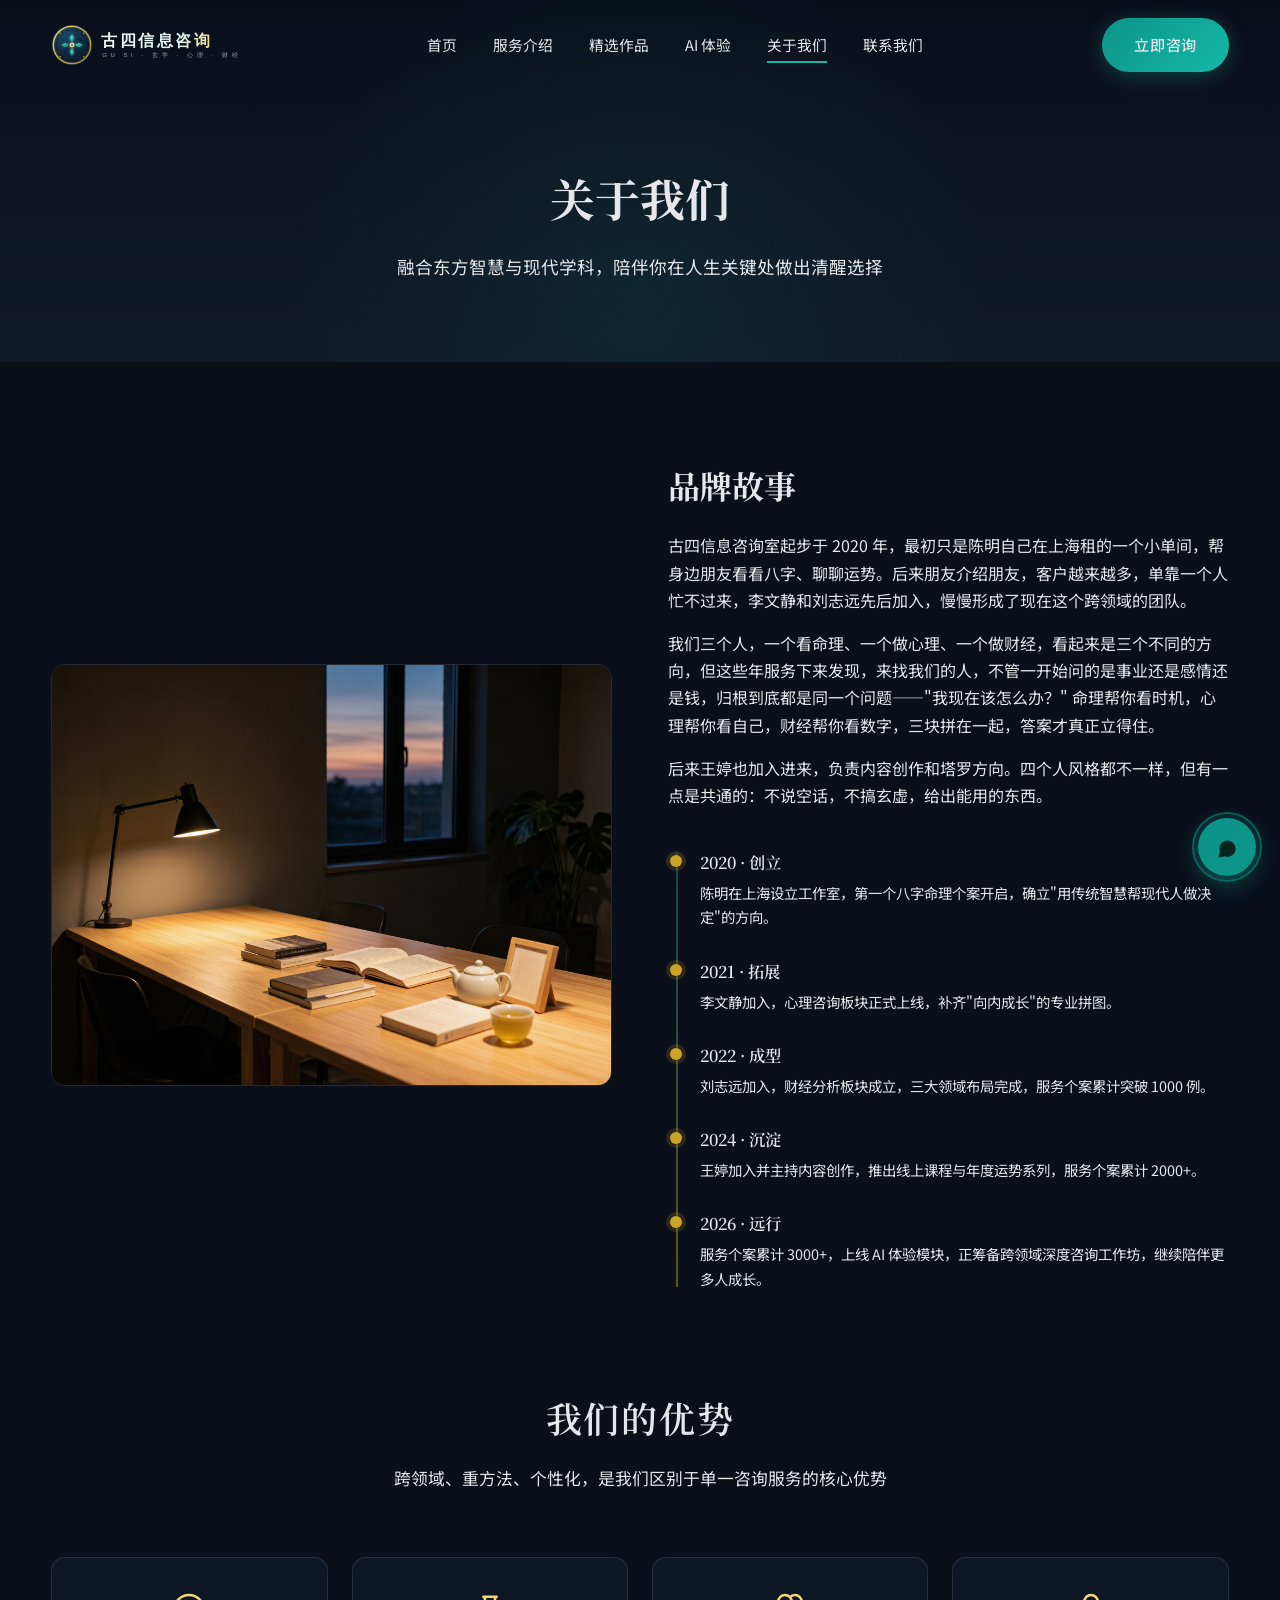
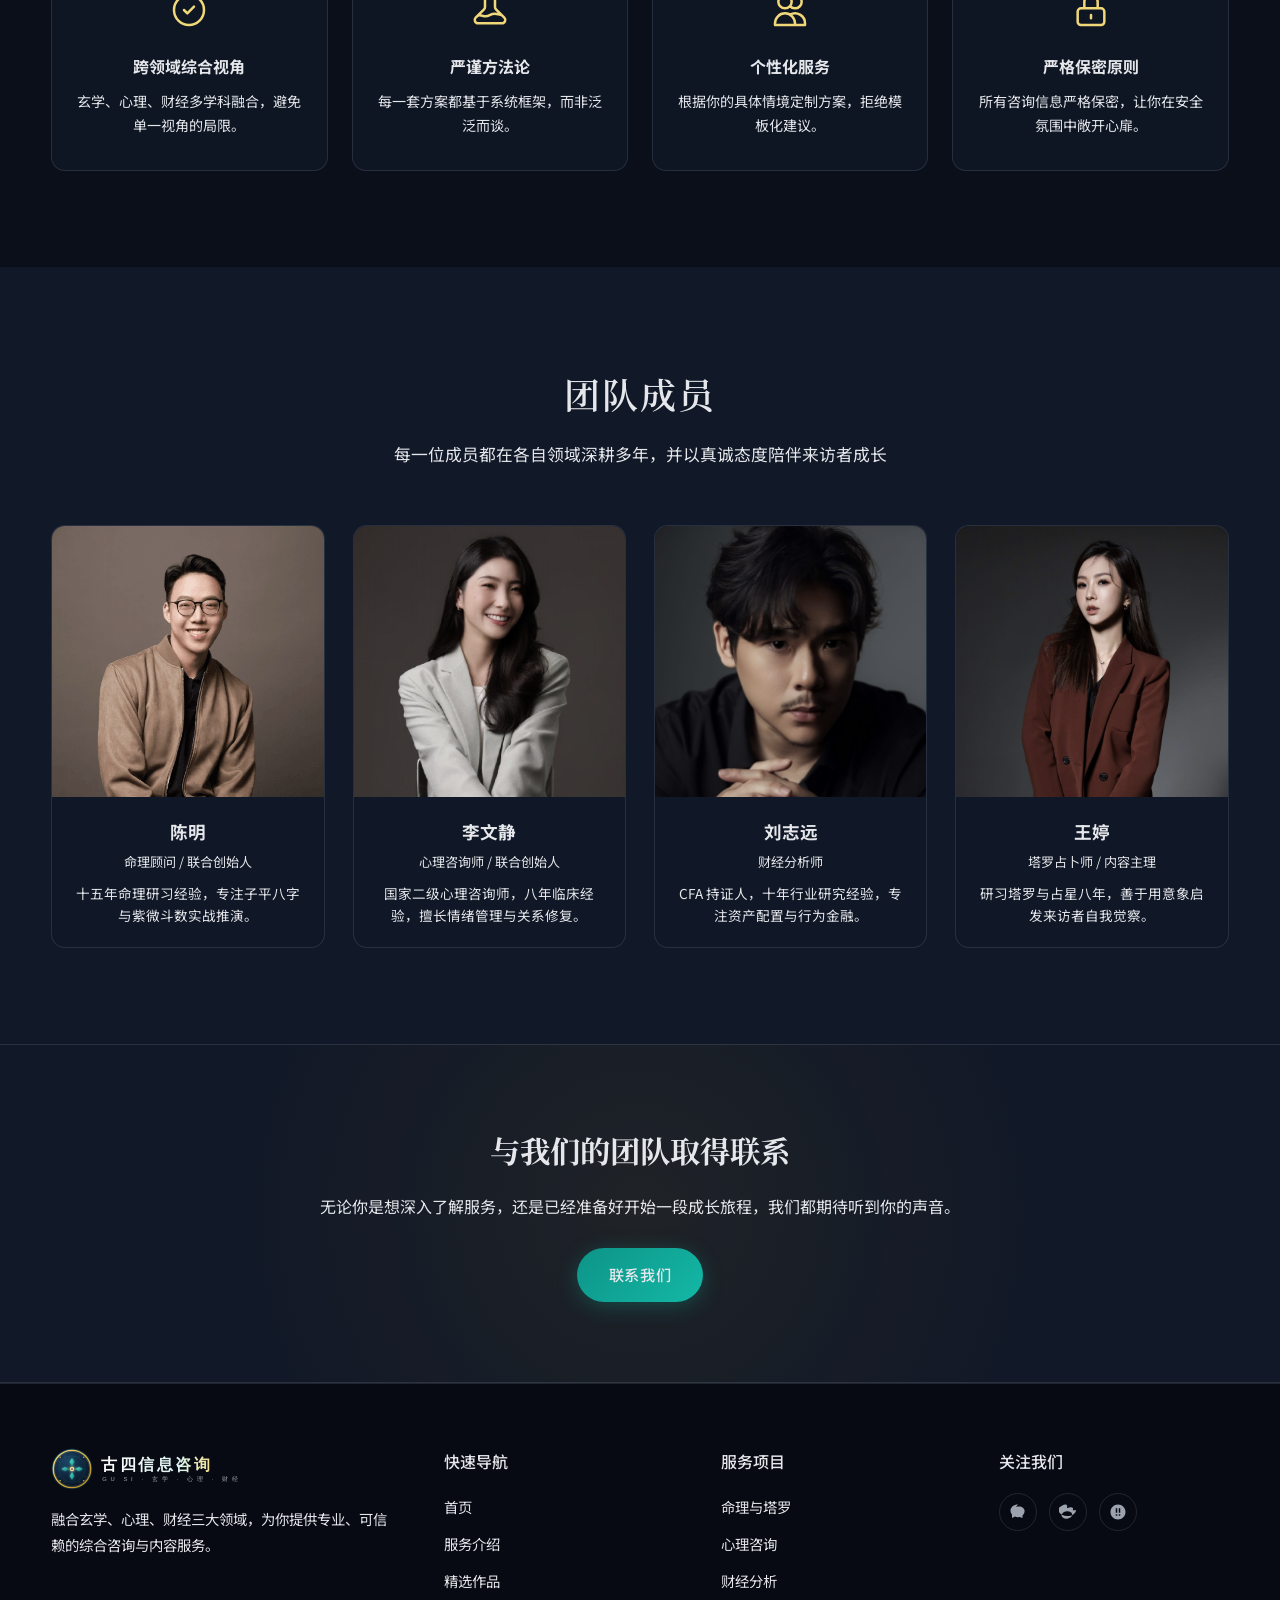
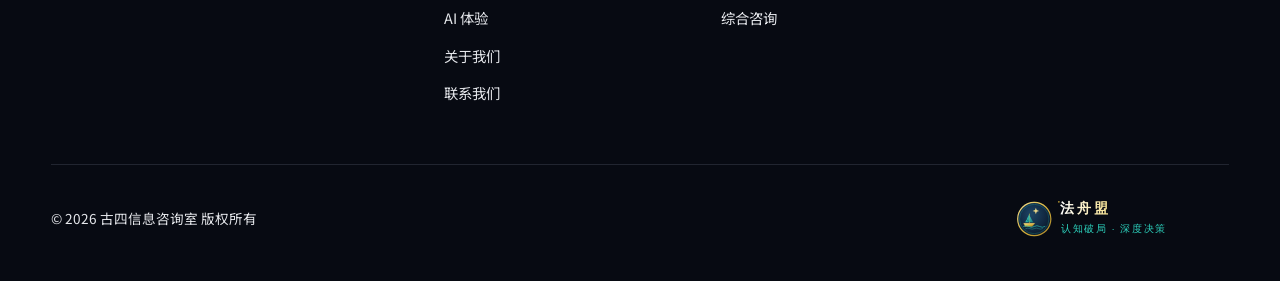
==== commit ee761f52: "优化移动端显示：修复首页 Hero 横向裁切（flex min-width），新增 ≤480px/≤360px 小屏适配，CSS 缓存号升 v3" ====
--- a/about.html
+++ b/about.html
@@ -9,7 +9,7 @@
   <link rel="preconnect" href="https://fonts.googleapis.com">
   <link rel="preconnect" href="https://fonts.gstatic.com" crossorigin>
   <link href="https://fonts.googleapis.com/css2?family=Noto+Sans+SC:wght@300;400;500;600;700&family=Noto+Serif+SC:wght@400;600;700&display=swap" rel="stylesheet">
-  <link rel="stylesheet" href="css/style.css?v=2">
+  <link rel="stylesheet" href="css/style.css?v=3">
 </head>
 <body>
   <header class="header">
--- a/css/style.css
+++ b/css/style.css
@@ -286,6 +286,10 @@
 .hero-content {
   position: relative;
   z-index: 1;
+  /* 关键：flex 子项默认 min-width:auto，内容（hero-stats 等）过宽时会撑破视口再被
+     overflow-x:hidden 裁掉；min-width:0 + width:100% 让它随视口收缩、内容自行换行 */
+  min-width: 0;
+  width: 100%;
   padding: 0 20px;
   max-width: 880px;
 }
@@ -663,6 +667,7 @@
   width: 100%;
   aspect-ratio: 1 / 1;
   object-fit: cover;
+  object-position: top center;
   filter: grayscale(30%);
   transition: filter var(--transition);
 }
@@ -880,6 +885,36 @@
   width: 24px;
   height: 24px;
   color: var(--color-primary-light);
+}
+
+/* 错误提示 toast（联系表单提交失败） */
+.error-toast {
+  position: fixed;
+  bottom: 32px;
+  right: 32px;
+  background: var(--color-bg-card);
+  border: 1px solid #e5484d;
+  border-radius: var(--radius);
+  padding: 18px 24px;
+  box-shadow: 0 12px 40px rgba(0, 0, 0, 0.4);
+  display: flex;
+  align-items: center;
+  gap: 12px;
+  transform: translateY(120%);
+  opacity: 0;
+  transition: transform var(--transition), opacity var(--transition);
+  z-index: 9999;
+  max-width: 360px;
+}
+.error-toast.show {
+  transform: translateY(0);
+  opacity: 1;
+}
+.error-toast svg {
+  width: 24px;
+  height: 24px;
+  color: #e5484d;
+  flex-shrink: 0;
 }
 
 /* Footer */
@@ -2766,6 +2801,9 @@
   flex-direction: column;
   align-items: flex-end;
   gap: 14px;
+  /* 默认鼠标穿透：隐藏面板仍占位 340×441，会盖住右下角内容（如团队第 4 人）的 hover；
+     按钮与展开的面板单独恢复 pointer-events: auto */
+  pointer-events: none;
 }
 
 .kf-float-btn {
@@ -2775,6 +2813,7 @@
   border-radius: 50%;
   border: none;
   cursor: pointer;
+  pointer-events: auto;
   display: flex;
   align-items: center;
   justify-content: center;
@@ -2812,6 +2851,7 @@
   box-shadow: 0 24px 60px rgba(0, 0, 0, 0.55), 0 0 40px rgba(13, 148, 136, 0.1);
   overflow: hidden;
   opacity: 0;
+  pointer-events: auto;
   transform: translateY(16px) scale(0.96);
   transform-origin: bottom right;
   visibility: hidden;
@@ -2977,3 +3017,189 @@
     max-width: 340px;
   }
 }
+
+/* ============ 小屏手机适配（≤480px） ============ */
+@media (max-width: 480px) {
+  .container {
+    width: 90%;
+  }
+
+  .section {
+    padding: 56px 0;
+  }
+
+  .section-title {
+    font-size: 1.6rem;
+    margin-bottom: 12px;
+  }
+
+  .section-subtitle {
+    font-size: 0.95rem;
+    margin-bottom: 36px;
+  }
+
+  .page-header {
+    padding: 132px 0 56px;
+  }
+
+  .page-header h1 {
+    font-size: 1.75rem;
+    margin-bottom: 12px;
+  }
+
+  .page-header p {
+    font-size: 0.95rem;
+  }
+
+  .btn {
+    padding: 12px 24px;
+    font-size: 0.92rem;
+  }
+
+  /* 首屏 Hero：收紧字号、按钮全宽、数据亮点 2×2 换行 */
+  .hero-content {
+    padding: 0 16px;
+  }
+
+  .hero-title {
+    font-size: 2rem;
+    line-height: 1.28;
+  }
+
+  .hero-subtitle {
+    font-size: 0.98rem;
+    letter-spacing: 0.04em;
+    margin-bottom: 32px;
+  }
+
+  .hero-actions {
+    width: 100%;
+    max-width: 320px;
+    margin: 0 auto;
+    gap: 12px;
+  }
+
+  .hero-actions .btn {
+    width: 100%;
+  }
+
+  .hero-stats {
+    gap: 20px 12px;
+    flex-wrap: wrap;
+  }
+
+  .hero-stat {
+    min-width: 0;
+    flex: 1 1 40%;
+  }
+
+  .hero-stat:not(:last-child)::after {
+    display: none;
+  }
+
+  .hero-stat strong {
+    font-size: 1.75rem;
+  }
+
+  .hero-stat span {
+    font-size: 0.78rem;
+  }
+
+  /* 卡片与区块 */
+  .service-card {
+    padding: 28px 20px;
+  }
+
+  .service-icon {
+    width: 52px;
+    height: 52px;
+    margin-bottom: 18px;
+  }
+
+  .service-icon svg {
+    width: 26px;
+    height: 26px;
+  }
+
+  .service-card h3 {
+    font-size: 1.18rem;
+  }
+
+  .work-thumb {
+    height: 200px;
+  }
+
+  .work-overlay {
+    padding: 18px;
+  }
+
+  .work-title {
+    font-size: 1.05rem;
+  }
+
+  .team-info {
+    padding: 16px 12px;
+  }
+
+  .works-filter {
+    gap: 8px;
+  }
+
+  .filter-btn {
+    padding: 7px 15px;
+    font-size: 0.85rem;
+  }
+
+  .footer-grid {
+    gap: 28px;
+  }
+
+  /* AI 体验模块 */
+  .ai-hero h1 {
+    font-size: 1.55rem;
+  }
+
+  .ai-tool {
+    padding: 18px 14px;
+  }
+
+  .ai-btn {
+    width: 100%;
+  }
+
+  .wuxing-item .wuxing-name {
+    font-size: 0.74rem;
+  }
+
+  .tarot-slot {
+    width: 96px;
+    height: 158px;
+  }
+
+  .tarot-stage {
+    gap: 12px;
+  }
+
+  .story-section {
+    gap: 28px;
+  }
+}
+
+/* 超小屏（≤360px） */
+@media (max-width: 360px) {
+  .hero-title {
+    font-size: 1.75rem;
+  }
+
+  .hero-stat strong {
+    font-size: 1.6rem;
+  }
+
+  .section-title {
+    font-size: 1.5rem;
+  }
+
+  .hero-actions {
+    max-width: 280px;
+  }
+}
